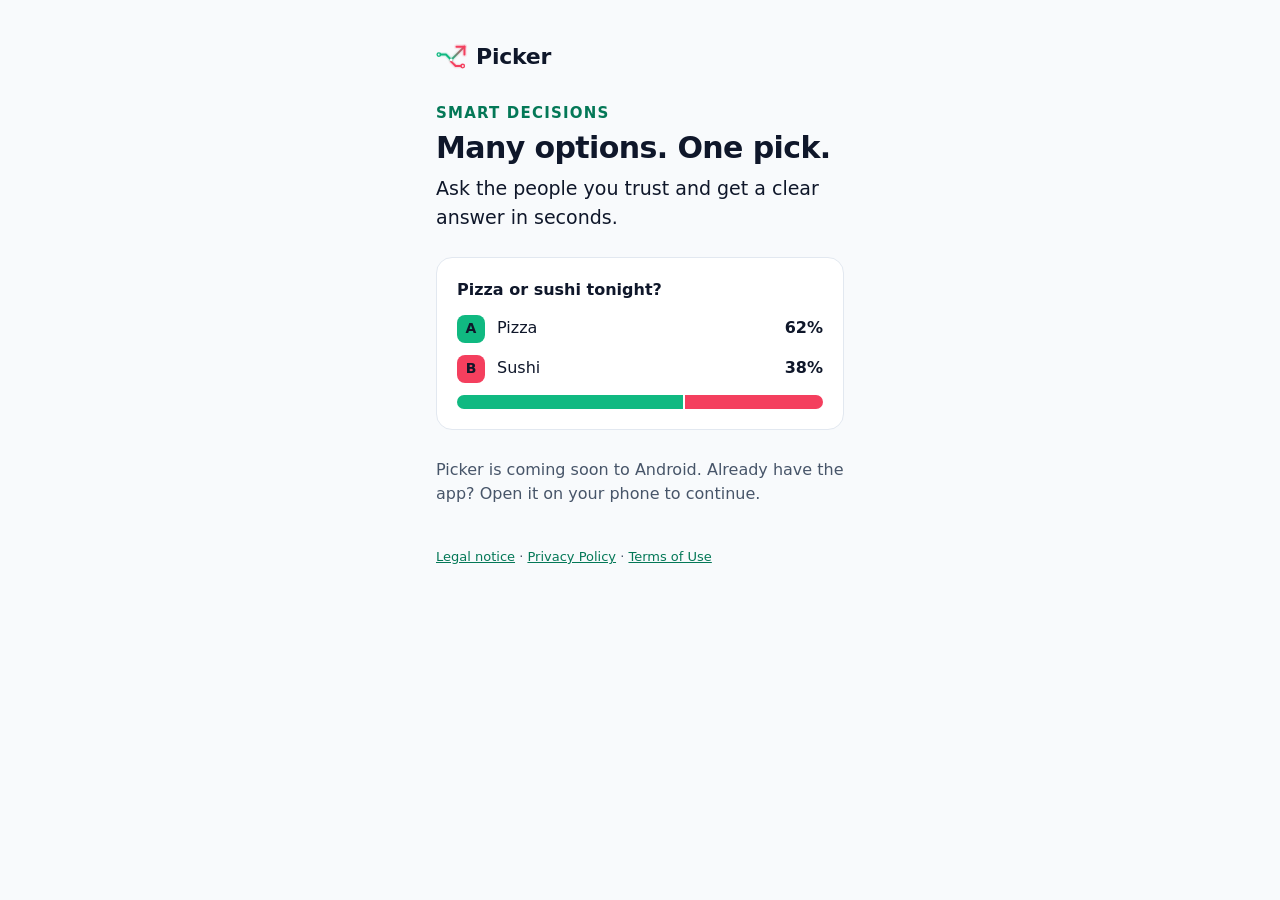
==== index.html @ fa7c8c84 "Own legal notice page (impressum/) instead of a jump into the privacy policy (from LuTekOps/Picker) " ====
<!doctype html>
<html lang="en">
<head>
  <meta charset="utf-8">
  <meta name="viewport" content="width=device-width, initial-scale=1">
  <meta name="referrer" content="no-referrer">
  <meta name="robots" content="noindex, nofollow">
  <meta http-equiv="Content-Security-Policy" content="default-src 'none'; script-src 'self'; style-src 'self'; font-src 'self'; img-src 'self'; base-uri 'none'">
  <meta name="theme-color" content="#0f172a">
  <title>Picker – Smart Decisions</title>
  <meta name="description" content="Many options. One pick. Ask the people you trust and get a clear answer in seconds.">
  <meta property="og:type" content="website">
  <meta property="og:site_name" content="Picker">
  <meta property="og:title" content="Picker – Smart Decisions">
  <meta property="og:description" content="Many options. One pick. Ask the people you trust and get a clear answer in seconds.">
  <meta property="og:image" content="https://picker.lutekops.ch/assets/og-image.png">
  <meta property="og:image:width" content="1200">
  <meta property="og:image:height" content="630">
  <meta name="twitter:card" content="summary_large_image">
  <link rel="icon" href="favicon.svg" type="image/svg+xml">
  <link rel="icon" href="favicon-32.png" type="image/png" sizes="32x32">
  <link rel="apple-touch-icon" href="apple-touch-icon.png">
  <link rel="stylesheet" href="assets/picker.css">
  <script src="assets/lang.js"></script>
</head>
<body>
<!-- Landing page, also Supabase's site_url (fallback redirect target). Its only script is assets/lang.js
     (page language), which never reads tokens in the URL fragment or sends anything anywhere. Play badge follows once the app is live. -->
<main class="hero">
  <div class="brand" aria-hidden="true">
    <svg class="mark" viewBox="0 0 68 68"><defs><linearGradient id="pk-s" gradientUnits="userSpaceOnUse" x1="34.5" y1="40.5" x2="64.5" y2="10.5"><stop offset="0" stop-color="#10B981"/><stop offset="1" stop-color="#F43F5E"/></linearGradient></defs><g class="glow"><path d="M10.5 28.5 L22.5 28.5 L34.5 40.5" stroke="#10B981" fill="none" stroke-width="12" stroke-opacity="0.07" stroke-linecap="round" stroke-linejoin="round"/><path d="M56.5 54.5 L44.5 54.5 L34.5 44.5 L34.5 40.5" stroke="#F43F5E" fill="none" stroke-width="12" stroke-opacity="0.07" stroke-linecap="round" stroke-linejoin="round"/><path d="M34.5 40.5 L64.5 10.5" stroke="url(#pk-s)" fill="none" stroke-width="12" stroke-opacity="0.07" stroke-linecap="round" stroke-linejoin="round"/><path d="M46.5 10.5 L64.5 10.5 L64.5 28.5" stroke="#F43F5E" fill="none" stroke-width="12" stroke-opacity="0.07" stroke-linecap="round" stroke-linejoin="round"/><path d="M10.5 28.5 L22.5 28.5 L34.5 40.5" stroke="#10B981" fill="none" stroke-width="8" stroke-opacity="0.12" stroke-linecap="round" stroke-linejoin="round"/><path d="M56.5 54.5 L44.5 54.5 L34.5 44.5 L34.5 40.5" stroke="#F43F5E" fill="none" stroke-width="8" stroke-opacity="0.12" stroke-linecap="round" stroke-linejoin="round"/><path d="M34.5 40.5 L64.5 10.5" stroke="url(#pk-s)" fill="none" stroke-width="8" stroke-opacity="0.12" stroke-linecap="round" stroke-linejoin="round"/><path d="M46.5 10.5 L64.5 10.5 L64.5 28.5" stroke="#F43F5E" fill="none" stroke-width="8" stroke-opacity="0.12" stroke-linecap="round" stroke-linejoin="round"/></g><g class="trace"><path d="M10.5 28.5 L22.5 28.5 L34.5 40.5" stroke="#10B981" fill="none" stroke-width="4.5" stroke-linecap="round" stroke-linejoin="round"/><path d="M56.5 54.5 L44.5 54.5 L34.5 44.5 L34.5 40.5" stroke="#F43F5E" fill="none" stroke-width="4.5" stroke-linecap="round" stroke-linejoin="round"/><path d="M34.5 40.5 L64.5 10.5" stroke="url(#pk-s)" fill="none" stroke-width="4.5" stroke-linecap="round" stroke-linejoin="round"/><path d="M46.5 10.5 L64.5 10.5 L64.5 28.5" stroke="#F43F5E" fill="none" stroke-width="4.5" stroke-linecap="round" stroke-linejoin="round"/><circle cx="6.5" cy="28.5" r="4" fill="none" stroke="#10B981" stroke-width="3"/><circle cx="60.5" cy="54.5" r="4" fill="none" stroke="#F43F5E" stroke-width="3"/><circle cx="34.5" cy="40.5" r="3.2" fill="#FFFFFF"/></g></svg>
    Picker
  </div>

  <p class="tagline">Smart Decisions</p>
  <h1>Many options. One pick.</h1>
  <p class="motto"><span class="i18n"><span lang="en">Ask the people you trust and get a clear answer in seconds.</span><span lang="de">Frag die Leute, denen du vertraust, und hab in Sekunden eine klare Antwort.</span><span lang="fr">Demande aux personnes en qui tu as confiance et obtiens une réponse claire en quelques secondes.</span><span lang="it">Chiedi alle persone di cui ti fidi e ottieni una risposta chiara in pochi secondi.</span><span lang="es">Pregunta a la gente en quien confías y obtén una respuesta clara en segundos.</span><span lang="pt">Pergunte às pessoas em quem você confia e tenha uma resposta clara em segundos.</span></span></p>
  <div class="card demo" aria-label="Pizza 62%, Sushi 38%">
    <p class="demo-question"><span class="i18n"><span lang="en">Pizza or sushi tonight?</span><span lang="de">Pizza oder Sushi heute Abend?</span><span lang="fr">Pizza ou sushi ce soir?</span><span lang="it">Pizza o sushi stasera?</span><span lang="es">¿Pizza o sushi esta noche?</span><span lang="pt">Pizza ou sushi hoje à noite?</span></span></p>
    <div class="option"><span class="badge badge-a">A</span><span class="option-label">Pizza</span><span class="pct">62%</span></div>
    <div class="option"><span class="badge badge-b">B</span><span class="option-label">Sushi</span><span class="pct">38%</span></div>
    <div class="tug" aria-hidden="true"><span class="tug-a"></span><span class="tug-b"></span></div>
  </div>
  <p><span class="i18n"><span lang="en">Picker is coming soon to Android. Already have the app? Open it on your phone to continue.</span><span lang="de">Picker gibt es bald für Android. Hast du die App schon? Öffne sie auf deinem Handy, um weiterzumachen.</span><span lang="fr">Picker arrive bientôt sur Android. Tu as déjà l'app? Ouvre-la sur ton téléphone pour continuer.</span><span lang="it">Picker arriva presto su Android. Hai già l'app? Aprila sul telefono per continuare.</span><span lang="es">Picker llega pronto a Android. ¿Ya tienes la app? Ábrela en tu móvil para continuar.</span><span lang="pt">O Picker chega em breve ao Android. Já tem o app? Abra no seu celular para continuar.</span></span></p>
  <p class="footer"><span class="i18n"><a lang="en" href="impressum/#en">Legal notice</a><a lang="de" href="impressum/#de">Impressum</a><a lang="fr" href="impressum/#fr">Mentions légales</a><a lang="it" href="impressum/#it">Note legali</a><a lang="es" href="impressum/#es">Aviso legal</a><a lang="pt" href="impressum/#pt">Informações legais</a></span> · <span class="i18n"><a lang="en" href="privacy/#en">Privacy Policy</a><a lang="de" href="privacy/#de">Datenschutzerklärung</a><a lang="fr" href="privacy/#fr">Politique de confidentialité</a><a lang="it" href="privacy/#it">Informativa sulla privacy</a><a lang="es" href="privacy/#es">Política de privacidad</a><a lang="pt" href="privacy/#pt">Política de privacidade</a></span> · <span class="i18n"><a lang="en" href="terms/#en">Terms of Use</a><a lang="de" href="terms/#de">Nutzungsbedingungen</a><a lang="fr" href="terms/#fr">Conditions d'utilisation</a><a lang="it" href="terms/#it">Condizioni d'uso</a><a lang="es" href="terms/#es">Condiciones de uso</a><a lang="pt" href="terms/#pt">Termos de uso</a></span></p>
</main>
</body>
</html>
---- assets/picker.css ----
/* Picker web pages ("Precision Pop"): same tokens as the app theme (ui/theme/Color.kt). Dark is the default. */
@font-face {
  font-family: "Plus Jakarta Sans";
  src: url("fonts/plus-jakarta-sans.woff2") format("woff2");
  font-weight: 500 800;
  font-display: swap;
}
@font-face {
  font-family: "Inter";
  src: url("fonts/inter.woff2") format("woff2");
  font-weight: 400 700;
  font-display: swap;
}

:root {
  /* Palette (Tailwind Slate + Emerald + Rose, like Palette in Color.kt) */
  --slate-50: #f8fafc;
  --slate-100: #f1f5f9;
  --slate-200: #e2e8f0;
  --slate-400: #94a3b8;
  --slate-500: #64748b;
  --slate-600: #475569;
  --slate-700: #334155;
  --slate-800: #1e293b;
  --slate-900: #0f172a;
  --mint-100: #d1fae5;
  --mint-500: #10b981;
  --mint-700: #047857;
  --mint-900: #064e3b;
  --coral-500: #f43f5e;
  --coral-700: #be123c;
  --red-100: #fee2e2;
  --red-400: #f87171;
  --red-600: #dc2626;
  --red-900: #7f1d1d;
  --white: #ffffff;

  /* Roles (dark scheme) */
  --bg: var(--slate-900);
  --surface: var(--slate-800);
  --text: var(--white);
  --text-muted: var(--slate-400);
  --outline: var(--slate-700);
  --primary: var(--mint-500);
  --on-primary: var(--slate-900);   /* "ink on neon" */
  --secondary: var(--coral-500);
  --on-secondary: var(--slate-900);
  --ink: var(--slate-900);
  --error: var(--red-400);
  --error-container: var(--red-900);
  --on-error-container: var(--red-100);
  --focus: var(--mint-500);
  color-scheme: dark;
}

@media (prefers-color-scheme: light) {
  :root {
    --bg: var(--slate-50);
    --surface: var(--white);
    --text: var(--slate-900);
    --text-muted: var(--slate-600);
    --outline: var(--slate-200);
    --primary: var(--mint-700);
    --on-primary: var(--white);
    --secondary: var(--coral-700);
    --on-secondary: var(--white);
    --error: var(--red-600);
    --error-container: var(--red-100);
    --on-error-container: var(--red-900);
    --focus: var(--mint-700);
    color-scheme: light;
  }
}

* { box-sizing: border-box; }

html, body { margin: 0; }

body {
  min-height: 100vh;
  min-height: 100dvh;
  background: var(--bg);
  color: var(--text);
  font: 16px/1.55 "Inter", system-ui, -apple-system, "Segoe UI", Roboto, sans-serif;
  -webkit-text-size-adjust: 100%;
}

main {
  max-width: 440px;
  margin: 0 auto;
  padding: 40px 16px 48px;
}

/* Wordmark: the mark plus "Picker" in Plus Jakarta Sans. */
.brand {
  display: flex;
  align-items: center;
  gap: 10px;
  font-family: "Plus Jakarta Sans", system-ui, sans-serif;
  font-weight: 800;
  font-size: 22px;
  letter-spacing: -0.01em;
  color: var(--text);
  text-decoration: none;
  margin-bottom: 28px;
}
.brand .mark { width: 30px; height: 30px; }

/* The Circuit mark: two traces (A mint, B coral) meet in one junction and leave as one arrow. */
.mark { display: block; overflow: visible; }
.mark .glow { opacity: 1; }
.mark-lg { width: 96px; height: 96px; margin: 8px 0 20px; }
.mark-lg .glow { animation: glow 2.4s ease-in-out infinite; }
.mark .check { opacity: 0; transform: scale(.4); transform-origin: 12px 56px; transition: opacity .2s, transform .2s cubic-bezier(.2, .9, .3, 1.2); }
.mark[data-state="done"] .check { opacity: 1; transform: none; }
.mark[data-state="invalid"] .trace, .mark[data-state="invalid"] .glow { filter: grayscale(1); opacity: .45; animation: none; }
@keyframes glow { 0%, 100% { opacity: .55; } 50% { opacity: 1; } }
@media (prefers-reduced-motion: reduce) {
  .mark-lg .glow { animation: none; }
  .mark .check { transition: none; }
}

h1 {
  font-family: "Plus Jakarta Sans", system-ui, sans-serif;
  font-weight: 800;
  font-size: 30px;
  line-height: 1.15;
  letter-spacing: -0.02em;
  margin: 0 0 8px;
}

p { margin: 0 0 16px; color: var(--text-muted); }
p strong { color: var(--text); }

.card {
  background: var(--surface);
  border: 1px solid var(--outline);
  border-radius: 16px;
  padding: 20px;
}

form { margin-top: 24px; display: grid; gap: 16px; }

.field label {
  display: block;
  font-weight: 600;
  font-size: 14px;
  margin: 0 0 6px 4px;
}
.input-wrap { position: relative; }
.field input {
  width: 100%;
  font: inherit;
  font-size: 17px;
  color: var(--text);
  background: var(--surface);
  border: 1px solid var(--outline);
  border-radius: 12px;
  padding: 15px 56px 15px 16px;
  outline: none;
}
.field input:focus { border-color: var(--primary); box-shadow: 0 0 0 3px color-mix(in srgb, var(--primary) 25%, transparent); }
.field.invalid input { border-color: var(--error); }
.field .hint { font-size: 13px; margin: 6px 0 0 16px; color: var(--text-muted); }
.field.invalid .hint { color: var(--error); }

.toggle {
  position: absolute;
  right: 6px;
  top: 50%;
  transform: translateY(-50%);
  width: 44px;
  height: 44px;
  border: 0;
  border-radius: 50%;
  background: transparent;
  color: var(--text-muted);
  cursor: pointer;
  display: grid;
  place-items: center;
}
.toggle:focus-visible { outline: 2px solid var(--focus); }
.toggle svg { width: 22px; height: 22px; }

.button {
  appearance: none;
  border: 0;
  width: 100%;
  min-height: 56px;
  border-radius: 12px;
  background: var(--primary);
  color: var(--on-primary);
  font-family: "Plus Jakarta Sans", system-ui, sans-serif;
  font-weight: 700;
  font-size: 17px;
  cursor: pointer;
  display: inline-flex;
  align-items: center;
  justify-content: center;
  gap: 10px;
  text-decoration: none;
  transition: transform .12s, filter .12s;
}
.button:hover { filter: brightness(1.08); }
.button:active { transform: scale(.97); }
.button:focus-visible { outline: 3px solid var(--focus); outline-offset: 2px; }
.button[disabled] { opacity: .7; cursor: progress; }
@media (prefers-reduced-motion: reduce) { .button { transition: none; } .button:active { transform: none; } }
.spinner {
  width: 18px; height: 18px; border-radius: 50%;
  border: 2.5px solid currentColor; border-right-color: transparent;
  animation: spin .8s linear infinite;
}
@keyframes spin { to { transform: rotate(360deg); } }

.alert {
  border-radius: 12px;
  padding: 12px 16px;
  background: var(--error-container);
  color: var(--on-error-container);
  font-size: 15px;
}

.steps {
  background: var(--surface);
  border: 1px solid var(--outline);
  border-radius: 16px;
  padding: 16px 20px 16px 40px;
  margin: 8px 0 0;
}
.steps li { margin: 4px 0; }

.note { font-size: 14px; color: var(--text-muted); }

/* Share link page (404.html + poll.js): vote in the browser. */
.field select {
  width: 100%;
  font: inherit;
  font-size: 17px;
  color: var(--text);
  background: var(--surface);
  border: 1px solid var(--outline);
  border-radius: 12px;
  padding: 14px 16px;
}
.field select:focus { outline: none; border-color: var(--primary); box-shadow: 0 0 0 3px color-mix(in srgb, var(--primary) 25%, transparent); }
.check-row { display: flex; gap: 12px; align-items: flex-start; font-size: 15px; line-height: 1.45; }
.check-row input { width: 20px; height: 20px; margin: 2px 0 0; flex: none; accent-color: var(--primary); }
.check-row a { color: var(--primary); }
.choices { display: grid; gap: 10px; }
.choice {
  display: flex; align-items: center; gap: 12px;
  background: var(--surface); border: 1px solid var(--outline); border-radius: 12px;
  padding: 14px 16px; cursor: pointer; font-size: 17px;
}
.choice:has(input:checked) { border-color: var(--primary); box-shadow: 0 0 0 1px var(--primary); }
.choice input { width: 20px; height: 20px; margin: 0; flex: none; accent-color: var(--primary); }
.choice span { min-width: 0; overflow-wrap: anywhere; }
.thumb { width: 56px; height: 56px; border-radius: 8px; object-fit: cover; flex: none; background: var(--outline); }
.results { display: grid; gap: 14px; margin-top: 8px; }
.result-line { display: flex; align-items: center; gap: 12px; margin-bottom: 6px; }
.result-label { flex: 1; min-width: 0; overflow-wrap: anywhere; }
.result.mine .result-label { font-weight: 700; }
.bar { height: 10px; border-radius: 999px; background: var(--outline); overflow: hidden; }
.bar > div { height: 100%; border-radius: 999px; background: var(--secondary); }
.result.mine .bar > div { background: var(--primary); }
.promo { margin-top: 32px; }
#poll-status { margin-top: 16px; }
#captcha:empty { display: none; }
.footer { margin-top: 40px; font-size: 13px; color: var(--text-muted); }
.footer a, .legal a { color: var(--primary); }

/* Landing page (index.html, 404.html) */
.hero { text-align: left; }
.tagline {
  font-family: "Plus Jakarta Sans", system-ui, sans-serif;
  font-weight: 700;
  font-size: 15px;
  letter-spacing: .08em;
  text-transform: uppercase;
  color: var(--primary);
  margin: 0 0 6px;
}
.motto { font-size: 19px; color: var(--text); margin: 0 0 24px; }

/* A/B example: option badges (never color alone) and a tug bar with tabular numbers. */
.demo { margin: 8px 0 28px; display: grid; gap: 12px; }
.demo-question { font-weight: 600; color: var(--text); margin: 0; }
.option { display: flex; align-items: center; gap: 12px; }
.badge {
  width: 28px; height: 28px; border-radius: 8px;
  display: grid; place-items: center;
  font-family: "Plus Jakarta Sans", system-ui, sans-serif; font-weight: 800; font-size: 14px;
  color: var(--ink);
}
.badge-a { background: var(--mint-500); }
.badge-b { background: var(--coral-500); }
.option-label { flex: 1; }
.pct { font-variant-numeric: tabular-nums; font-weight: 700; }
.tug { display: flex; height: 14px; border-radius: 999px; overflow: hidden; gap: 2px; }
.tug-a { background: var(--mint-500); flex: 62; }
.tug-b { background: var(--coral-500); flex: 38; }

/* Legal texts (privacy/, terms/): long reading pages, generated by scripts/generate_legal_web.py. */
main.legal { max-width: 720px; }
.legal .brand { margin-bottom: 12px; }
.lang-switch { margin-bottom: 24px; font-size: 15px; }
.legal article + article { margin-top: 56px; padding-top: 32px; border-top: 1px solid var(--outline); }
.legal h2 { font-family: "Plus Jakarta Sans", system-ui, sans-serif; font-weight: 700; font-size: 21px; color: var(--text); margin: 32px 0 8px; }
.legal h3 { font-size: 17px; margin: 20px 0 6px; }
.legal ul { margin: 0 0 16px; padding-left: 22px; color: var(--text-muted); }
.legal li { margin: 4px 0; }
.legal :target { scroll-margin-top: 16px; }
.lang-switch a[aria-current] { color: var(--text); font-weight: 700; text-decoration: none; }

/* Page language (assets/lang.js sets <html data-lang>). Static translations show English until then;
   the legal pages show every language without JavaScript and only the chosen one with it. */
.i18n > [lang] { display: none; }
html:not([data-lang]) .i18n > [lang="en"],
html[data-lang="en"] .i18n > [lang="en"], html[data-lang="de"] .i18n > [lang="de"],
html[data-lang="fr"] .i18n > [lang="fr"], html[data-lang="it"] .i18n > [lang="it"],
html[data-lang="es"] .i18n > [lang="es"], html[data-lang="pt"] .i18n > [lang="pt"] { display: inline; }
html[data-lang] .legal article { display: none; }
html[data-lang="en"] .legal article[lang="en"], html[data-lang="de"] .legal article[lang="de"],
html[data-lang="fr"] .legal article[lang="fr"], html[data-lang="it"] .legal article[lang="it"],
html[data-lang="es"] .legal article[lang="es"], html[data-lang="pt"] .legal article[lang="pt"] {
  display: block; margin-top: 0; padding-top: 0; border-top: 0;
}

[hidden] { display: none !important; }

/* Headings focused by script (screen readers announce the new view) need no focus ring. */
h1[tabindex="-1"]:focus { outline: none; }
.legal a.brand { color: var(--text); text-decoration: none; }
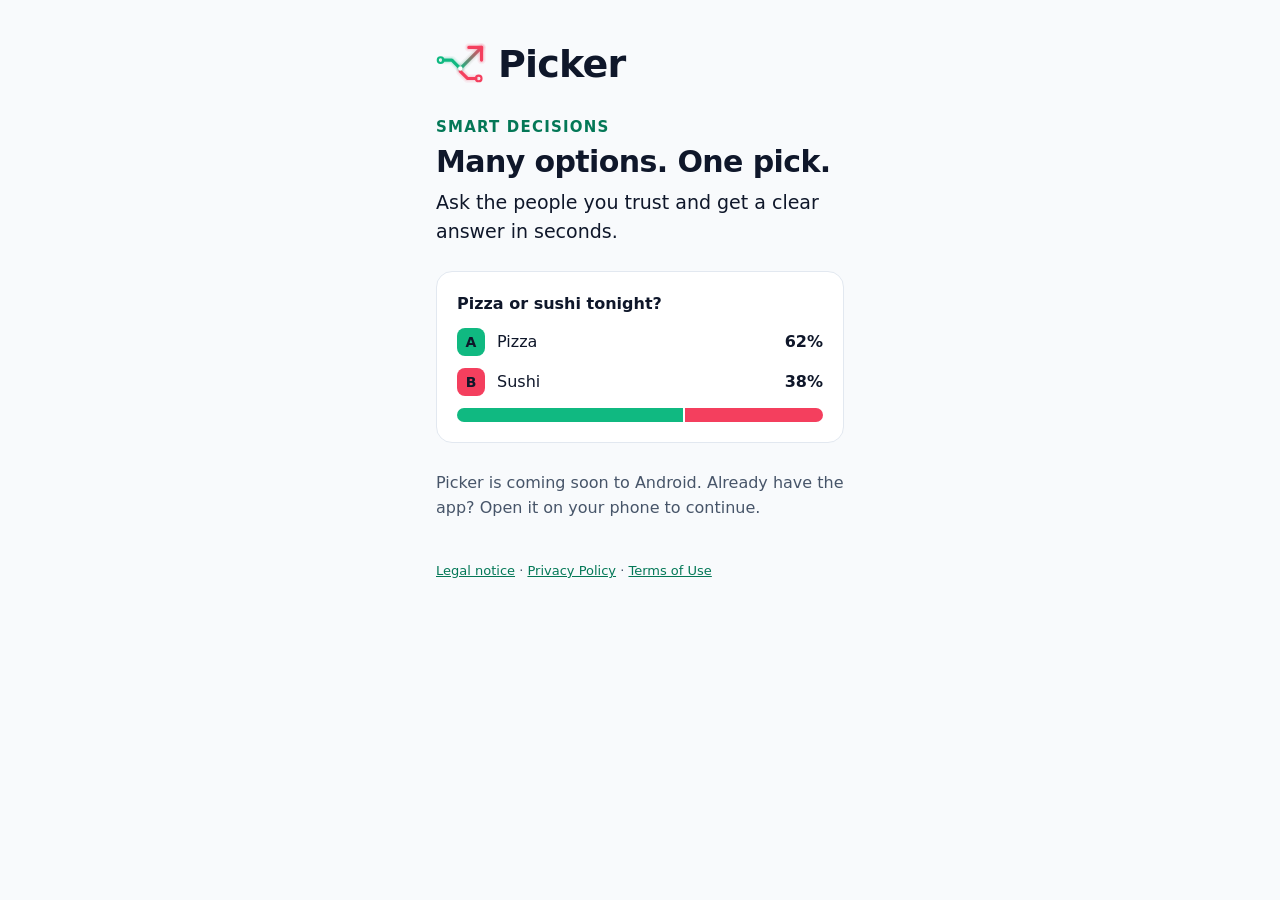
==== commit 2a13d52b: "Website: official Google Play badge and QR code Share link page (404.html): the green Play button be" ====
--- a/index.html
+++ b/index.html
@@ -25,7 +25,7 @@
 </head>
 <body>
 <!-- Landing page, also Supabase's site_url (fallback redirect target). Its only script is assets/lang.js
-     (page language), which never reads tokens in the URL fragment or sends anything anywhere. Play badge follows once the app is live. -->
+     (page language), which never reads tokens in the URL fragment or sends anything anywhere. -->
 <main class="hero">
   <div class="brand" aria-hidden="true">
     <svg class="mark" viewBox="0 0 68 68"><defs><linearGradient id="pk-s" gradientUnits="userSpaceOnUse" x1="34.5" y1="40.5" x2="64.5" y2="10.5"><stop offset="0" stop-color="#10B981"/><stop offset="1" stop-color="#F43F5E"/></linearGradient></defs><g class="glow"><path d="M10.5 28.5 L22.5 28.5 L34.5 40.5" stroke="#10B981" fill="none" stroke-width="12" stroke-opacity="0.07" stroke-linecap="round" stroke-linejoin="round"/><path d="M56.5 54.5 L44.5 54.5 L34.5 44.5 L34.5 40.5" stroke="#F43F5E" fill="none" stroke-width="12" stroke-opacity="0.07" stroke-linecap="round" stroke-linejoin="round"/><path d="M34.5 40.5 L64.5 10.5" stroke="url(#pk-s)" fill="none" stroke-width="12" stroke-opacity="0.07" stroke-linecap="round" stroke-linejoin="round"/><path d="M46.5 10.5 L64.5 10.5 L64.5 28.5" stroke="#F43F5E" fill="none" stroke-width="12" stroke-opacity="0.07" stroke-linecap="round" stroke-linejoin="round"/><path d="M10.5 28.5 L22.5 28.5 L34.5 40.5" stroke="#10B981" fill="none" stroke-width="8" stroke-opacity="0.12" stroke-linecap="round" stroke-linejoin="round"/><path d="M56.5 54.5 L44.5 54.5 L34.5 44.5 L34.5 40.5" stroke="#F43F5E" fill="none" stroke-width="8" stroke-opacity="0.12" stroke-linecap="round" stroke-linejoin="round"/><path d="M34.5 40.5 L64.5 10.5" stroke="url(#pk-s)" fill="none" stroke-width="8" stroke-opacity="0.12" stroke-linecap="round" stroke-linejoin="round"/><path d="M46.5 10.5 L64.5 10.5 L64.5 28.5" stroke="#F43F5E" fill="none" stroke-width="8" stroke-opacity="0.12" stroke-linecap="round" stroke-linejoin="round"/></g><g class="trace"><path d="M10.5 28.5 L22.5 28.5 L34.5 40.5" stroke="#10B981" fill="none" stroke-width="4.5" stroke-linecap="round" stroke-linejoin="round"/><path d="M56.5 54.5 L44.5 54.5 L34.5 44.5 L34.5 40.5" stroke="#F43F5E" fill="none" stroke-width="4.5" stroke-linecap="round" stroke-linejoin="round"/><path d="M34.5 40.5 L64.5 10.5" stroke="url(#pk-s)" fill="none" stroke-width="4.5" stroke-linecap="round" stroke-linejoin="round"/><path d="M46.5 10.5 L64.5 10.5 L64.5 28.5" stroke="#F43F5E" fill="none" stroke-width="4.5" stroke-linecap="round" stroke-linejoin="round"/><circle cx="6.5" cy="28.5" r="4" fill="none" stroke="#10B981" stroke-width="3"/><circle cx="60.5" cy="54.5" r="4" fill="none" stroke="#F43F5E" stroke-width="3"/><circle cx="34.5" cy="40.5" r="3.2" fill="#FFFFFF"/></g></svg>
@@ -42,6 +42,20 @@
     <div class="tug" aria-hidden="true"><span class="tug-a"></span><span class="tug-b"></span></div>
   </div>
   <p><span class="i18n"><span lang="en">Picker is coming soon to Android. Already have the app? Open it on your phone to continue.</span><span lang="de">Picker gibt es bald für Android. Hast du die App schon? Öffne sie auf deinem Handy, um weiterzumachen.</span><span lang="fr">Picker arrive bientôt sur Android. Tu as déjà l'app? Ouvre-la sur ton téléphone pour continuer.</span><span lang="it">Picker arriva presto su Android. Hai già l'app? Aprila sul telefono per continuare.</span><span lang="es">Picker llega pronto a Android. ¿Ya tienes la app? Ábrela en tu móvil para continuar.</span><span lang="pt">O Picker chega em breve ao Android. Já tem o app? Abra no seu celular para continuar.</span></span></p>
+  <!-- LAUNCH SWITCH: the app is still in closed testing, so the store link only works for testers. On launch
+       remove "hidden" here and delete the "coming soon" paragraph above. Badge: assets/badges (Google's badge
+       generator, never altered). QR: assets/qr-play.svg, static, from scripts/generate_qr_web.py in the app repo
+       (Play link with referrer utm_source=website); shown only where a phone camera can reach it. -->
+  <section class="get-app" hidden>
+    <div class="get-app-row">
+      <div>
+        <p class="get-app-title"><span class="i18n"><span lang="en">Get Picker free for Android</span><span lang="de">Picker gratis für Android</span><span lang="fr">Picker gratuit sur Android</span><span lang="it">Picker gratis per Android</span><span lang="es">Picker gratis para Android</span><span lang="pt">Picker grátis para Android</span></span></p>
+        <a class="play-badge" href="https://play.google.com/store/apps/details?id=ch.lutekops.picker&amp;referrer=utm_source%3Dwebsite"><span class="i18n"><img lang="en" src="assets/badges/google-play-en.png" width="646" height="250" alt="Get it on Google Play"><img lang="de" src="assets/badges/google-play-de.png" width="646" height="250" alt="Jetzt bei Google Play" loading="lazy"><img lang="fr" src="assets/badges/google-play-fr.png" width="646" height="250" alt="Disponible sur Google Play" loading="lazy"><img lang="it" src="assets/badges/google-play-it.png" width="646" height="250" alt="Disponibile su Google Play" loading="lazy"><img lang="es" src="assets/badges/google-play-es.png" width="646" height="250" alt="Disponible en Google Play" loading="lazy"><img lang="pt" src="assets/badges/google-play-pt.png" width="646" height="250" alt="Disponível no Google Play" loading="lazy"></span></a>
+      </div>
+      <figure class="qr"><img src="assets/qr-play.svg" width="148" height="148" alt="QR code: Picker on Google Play" loading="lazy"><figcaption><span class="i18n"><span lang="en">Scan with your phone to get Picker.</span><span lang="de">Mit dem Handy scannen und Picker holen.</span><span lang="fr">Scanne avec ton téléphone pour obtenir Picker.</span><span lang="it">Scansiona con il telefono per scaricare Picker.</span><span lang="es">Escanea con tu móvil para descargar Picker.</span><span lang="pt">Escaneie com o celular para baixar o Picker.</span></span></figcaption></figure>
+    </div>
+    <p class="trademark"><span class="i18n"><span lang="en">Google Play and the Google Play logo are trademarks of Google LLC.</span><span lang="de">Google Play und das Google Play-Logo sind Marken von Google LLC.</span><span lang="fr">Google Play et le logo Google Play sont des marques de Google LLC.</span><span lang="it">Google Play e il logo Google Play sono marchi di Google LLC.</span><span lang="es">Google Play y el logotipo de Google Play son marcas de Google LLC.</span><span lang="pt">Google Play e o logotipo do Google Play são marcas da Google LLC.</span></span></p>
+  </section>
   <p class="footer"><span class="i18n"><a lang="en" href="impressum/#en">Legal notice</a><a lang="de" href="impressum/#de">Impressum</a><a lang="fr" href="impressum/#fr">Mentions légales</a><a lang="it" href="impressum/#it">Note legali</a><a lang="es" href="impressum/#es">Aviso legal</a><a lang="pt" href="impressum/#pt">Informações legais</a></span> · <span class="i18n"><a lang="en" href="privacy/#en">Privacy Policy</a><a lang="de" href="privacy/#de">Datenschutzerklärung</a><a lang="fr" href="privacy/#fr">Politique de confidentialité</a><a lang="it" href="privacy/#it">Informativa sulla privacy</a><a lang="es" href="privacy/#es">Política de privacidad</a><a lang="pt" href="privacy/#pt">Política de privacidade</a></span> · <span class="i18n"><a lang="en" href="terms/#en">Terms of Use</a><a lang="de" href="terms/#de">Nutzungsbedingungen</a><a lang="fr" href="terms/#fr">Conditions d'utilisation</a><a lang="it" href="terms/#it">Condizioni d'uso</a><a lang="es" href="terms/#es">Condiciones de uso</a><a lang="pt" href="terms/#pt">Termos de uso</a></span></p>
 </main>
 </body>
--- a/assets/picker.css
+++ b/assets/picker.css
@@ -95,16 +95,17 @@
 .brand {
   display: flex;
   align-items: center;
-  gap: 10px;
+  gap: 14px;
   font-family: "Plus Jakarta Sans", system-ui, sans-serif;
   font-weight: 800;
-  font-size: 22px;
-  letter-spacing: -0.01em;
+  font-size: 38px;
+  line-height: 1;
+  letter-spacing: -0.02em;
   color: var(--text);
   text-decoration: none;
   margin-bottom: 28px;
 }
-.brand .mark { width: 30px; height: 30px; }
+.brand .mark { width: 48px; height: 48px; }
 
 /* The Circuit mark: two traces (A mint, B coral) meet in one junction and leave as one arrow. */
 .mark { display: block; overflow: visible; }
@@ -270,6 +271,20 @@
 .footer { margin-top: 40px; font-size: 13px; color: var(--text-muted); }
 .footer a, .legal a { color: var(--primary); }
 
+/* Get the app (index.html, 404.html): Google's official badge as is (its clear space is part of the image),
+   plus a QR code only where a phone camera can reach it: a wide screen used with a mouse. */
+.get-app { margin-top: 32px; }
+.get-app-row { display: flex; align-items: center; justify-content: space-between; gap: 24px; margin-bottom: 12px; }
+.get-app-title { font-family: "Plus Jakarta Sans", system-ui, sans-serif; font-weight: 700; font-size: 19px; color: var(--text); margin: 0 0 4px; }
+.play-badge { display: inline-block; line-height: 0; border-radius: 10px; }
+.play-badge img { width: 200px; height: auto; }
+.play-badge:focus-visible { outline: 3px solid var(--focus); outline-offset: 2px; }
+.qr { display: none; flex: none; width: 148px; margin: 0; text-align: center; }
+.qr svg, .qr img { display: block; width: 148px; height: 148px; border-radius: 10px; }
+.qr figcaption { margin-top: 8px; font-size: 13px; line-height: 1.35; color: var(--text-muted); }
+@media (min-width: 720px) and (hover: hover) and (pointer: fine) { .qr { display: block; } }
+.trademark { font-size: 12px; color: var(--text-muted); margin: 8px 0 0; }
+
 /* Landing page (index.html, 404.html) */
 .hero { text-align: left; }
 .tagline {
@@ -332,3 +347,62 @@
 /* Headings focused by script (screen readers announce the new view) need no focus ring. */
 h1[tabindex="-1"]:focus { outline: none; }
 .legal a.brand { color: var(--text); text-decoration: none; }
+
+/* Tester sign-up (testen/): a full-width page with top bar, hero, steps, two info cards and the form. */
+body.tp main { max-width: none; margin: 0; padding: 0; }
+.tp-wrap { max-width: 1080px; margin: 0 auto; padding: 0 24px; }
+.tp-nav { position: sticky; top: 0; z-index: 10; background: color-mix(in srgb, var(--bg) 88%, transparent); backdrop-filter: blur(8px); border-bottom: 1px solid var(--outline); }
+.tp-nav-row { display: flex; align-items: center; justify-content: space-between; min-height: 68px; }
+.tp-nav .brand { margin: 0; font-size: 26px; gap: 10px; }
+.tp-nav .brand .mark { width: 34px; height: 34px; }
+.tp-nav-cta { color: var(--primary); font-family: "Plus Jakarta Sans", system-ui, sans-serif; font-weight: 700; text-decoration: none; padding: 8px 14px; border: 2px solid var(--primary); border-radius: 10px; }
+.tp-hero { min-height: calc(100vh - 69px); min-height: calc(100dvh - 69px); display: grid; align-items: center; padding: 48px 0;
+  background: radial-gradient(ellipse 45% 40% at 80% 35%, color-mix(in srgb, var(--mint-500) 14%, transparent), transparent 70%),
+              radial-gradient(ellipse 40% 35% at 70% 65%, color-mix(in srgb, var(--coral-500) 10%, transparent), transparent 70%); }
+.tp-hero-grid { display: grid; grid-template-columns: 1.4fr 1fr; gap: 48px; align-items: center; }
+.tp-hero h1 { font-size: clamp(38px, 6vw, 64px); margin-bottom: 16px; text-wrap: balance; }
+.tp-hero .motto { font-size: clamp(18px, 2vw, 21px); max-width: 34em; }
+.tp-actions { display: flex; flex-wrap: wrap; gap: 12px; margin: 8px 0 16px; }
+.tp-actions .button { width: auto; padding: 0 28px; }
+.button-secondary { background: transparent; color: var(--primary); border: 2px solid var(--primary); }
+.tp-facts { display: grid; gap: 14px; }
+.tp-fact { background: var(--surface); border: 1px solid var(--outline); border-radius: 16px; padding: 18px 22px; display: flex; align-items: baseline; gap: 14px; }
+.tp-fact b { font-family: "Plus Jakarta Sans", system-ui, sans-serif; font-weight: 800; font-size: 40px; line-height: 1; color: var(--primary); font-variant-numeric: tabular-nums; min-width: 1.6em; }
+.tp-fact:nth-child(2) b { color: var(--secondary); }
+.tp-fact span { color: var(--text); font-weight: 600; }
+.tp-section { padding: 72px 0; }
+.tp-alt { background: color-mix(in srgb, var(--surface) 55%, var(--bg)); border-block: 1px solid var(--outline); }
+.tp-section h2 { font-family: "Plus Jakarta Sans", system-ui, sans-serif; font-weight: 800; font-size: clamp(28px, 4vw, 38px); letter-spacing: -0.02em; margin: 0 0 32px; }
+.tp-section h3 { font-family: "Plus Jakarta Sans", system-ui, sans-serif; font-weight: 700; font-size: 19px; margin: 0 0 8px; }
+.tp-steps { list-style: none; counter-reset: step; margin: 0; padding: 0; display: grid; grid-template-columns: repeat(5, 1fr); gap: 28px 24px; }
+@media (max-width: 960px) { .tp-steps { grid-template-columns: repeat(auto-fit, minmax(200px, 1fr)); } }
+.tp-steps li { counter-increment: step; display: grid; align-content: start; gap: 6px; color: var(--text-muted); }
+.tp-steps li::before { content: counter(step); width: 40px; height: 40px; border-radius: 50%; display: grid; place-items: center; margin-bottom: 8px;
+  font-family: "Plus Jakarta Sans", system-ui, sans-serif; font-weight: 800; font-size: 17px; background: var(--mint-500); color: var(--ink); }
+.tp-steps li:last-child::before { background: var(--coral-500); }
+.tp-steps strong { color: var(--text); font-size: 17px; }
+.tp-link { color: var(--primary); font-weight: 600; text-decoration: none; margin-top: 4px; }
+.tp-link:hover { text-decoration: underline; }
+.tp-lead { max-width: 760px; margin: 0 0 28px; font-size: 1.1rem; color: var(--text); }
+.tp-cards { display: grid; grid-template-columns: repeat(auto-fit, minmax(300px, 1fr)); gap: 24px; }
+.tp-cards .card p:last-child { margin-bottom: 0; }
+.tp-cards ul { margin: 0 0 14px; padding-left: 20px; color: var(--text); }
+.tp-cards li { margin: 6px 0; }
+.tp-form-wrap { max-width: 600px; }
+.tp-form-wrap form { margin-top: 0; }
+.tp .field input { padding-right: 16px; }
+.field .optional { font-weight: 400; color: var(--text-muted); }
+.done { border-color: var(--primary); }
+.done h2 { margin: 0 0 8px; font-size: 26px; }
+.done h2:focus { outline: none; }
+.tp-footer { padding: 28px 0 40px; border-top: 1px solid var(--outline); font-size: 14px; color: var(--text-muted); }
+.tp-footer a { color: var(--primary); }
+#anmelden, #ablauf { scroll-margin-top: 72px; }
+@media (max-width: 760px) {
+  .tp-hero-grid { grid-template-columns: 1fr; gap: 32px; }
+  .tp-hero { min-height: 0; padding: 40px 0 56px; }
+  .tp-wrap { padding: 0 16px; }
+  .tp-section { padding: 52px 0; }
+  .tp-cards { grid-template-columns: 1fr; }
+}
+@media (prefers-reduced-motion: no-preference) { html { scroll-behavior: smooth; } }
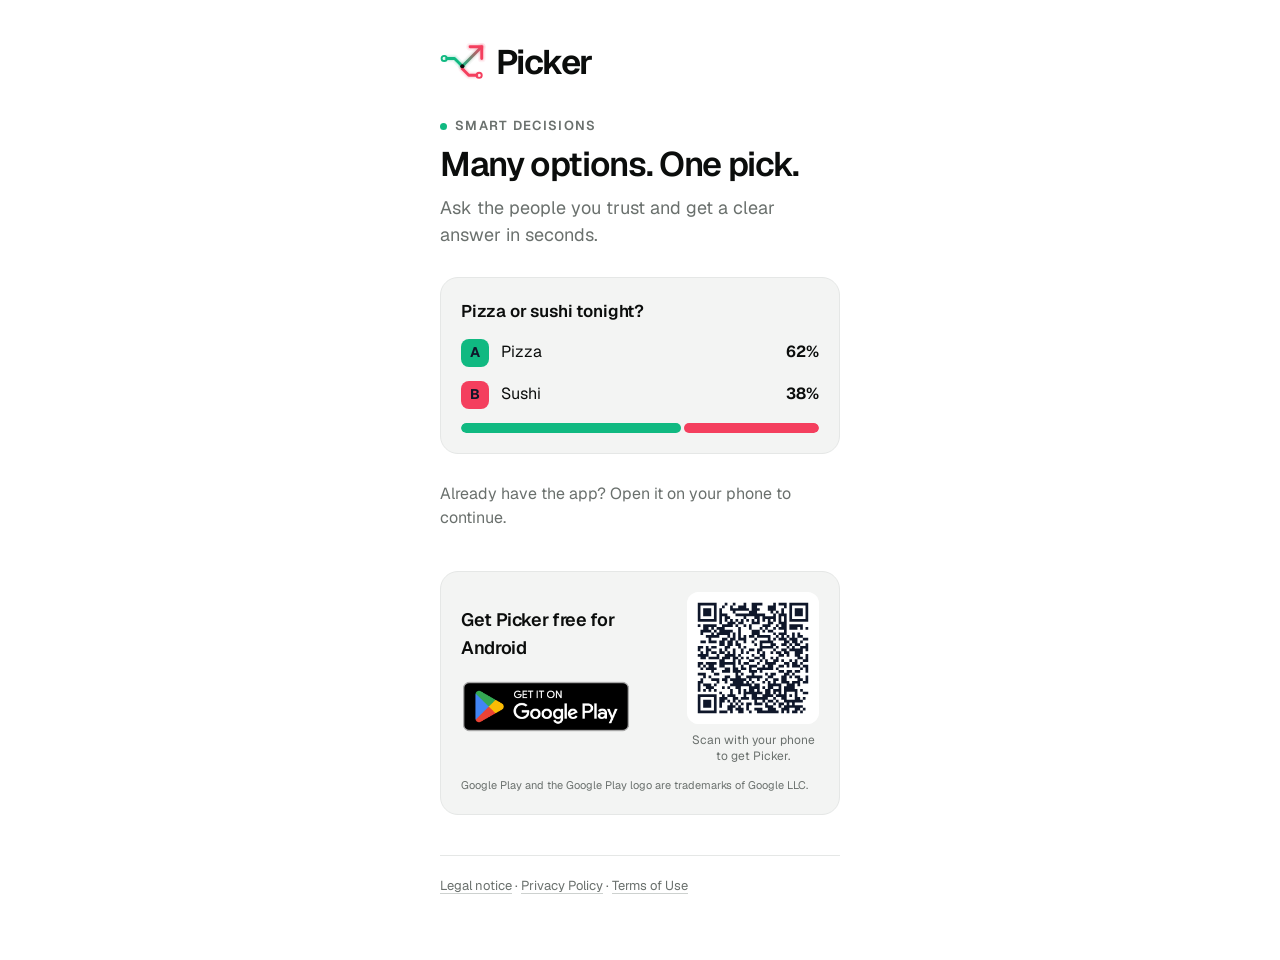
==== commit 4fd3aff1: "Website in the Clear Pick look, Google Play badge on every page Copied from web/ of LuTekOps/Picker-" ====
--- a/index.html
+++ b/index.html
@@ -6,7 +6,7 @@
   <meta name="referrer" content="no-referrer">
   <meta name="robots" content="noindex, nofollow">
   <meta http-equiv="Content-Security-Policy" content="default-src 'none'; script-src 'self'; style-src 'self'; font-src 'self'; img-src 'self'; base-uri 'none'">
-  <meta name="theme-color" content="#0f172a">
+  <meta name="theme-color" content="#000000">
   <title>Picker – Smart Decisions</title>
   <meta name="description" content="Many options. One pick. Ask the people you trust and get a clear answer in seconds.">
   <meta property="og:type" content="website">
@@ -28,7 +28,7 @@
      (page language), which never reads tokens in the URL fragment or sends anything anywhere. -->
 <main class="hero">
   <div class="brand" aria-hidden="true">
-    <svg class="mark" viewBox="0 0 68 68"><defs><linearGradient id="pk-s" gradientUnits="userSpaceOnUse" x1="34.5" y1="40.5" x2="64.5" y2="10.5"><stop offset="0" stop-color="#10B981"/><stop offset="1" stop-color="#F43F5E"/></linearGradient></defs><g class="glow"><path d="M10.5 28.5 L22.5 28.5 L34.5 40.5" stroke="#10B981" fill="none" stroke-width="12" stroke-opacity="0.07" stroke-linecap="round" stroke-linejoin="round"/><path d="M56.5 54.5 L44.5 54.5 L34.5 44.5 L34.5 40.5" stroke="#F43F5E" fill="none" stroke-width="12" stroke-opacity="0.07" stroke-linecap="round" stroke-linejoin="round"/><path d="M34.5 40.5 L64.5 10.5" stroke="url(#pk-s)" fill="none" stroke-width="12" stroke-opacity="0.07" stroke-linecap="round" stroke-linejoin="round"/><path d="M46.5 10.5 L64.5 10.5 L64.5 28.5" stroke="#F43F5E" fill="none" stroke-width="12" stroke-opacity="0.07" stroke-linecap="round" stroke-linejoin="round"/><path d="M10.5 28.5 L22.5 28.5 L34.5 40.5" stroke="#10B981" fill="none" stroke-width="8" stroke-opacity="0.12" stroke-linecap="round" stroke-linejoin="round"/><path d="M56.5 54.5 L44.5 54.5 L34.5 44.5 L34.5 40.5" stroke="#F43F5E" fill="none" stroke-width="8" stroke-opacity="0.12" stroke-linecap="round" stroke-linejoin="round"/><path d="M34.5 40.5 L64.5 10.5" stroke="url(#pk-s)" fill="none" stroke-width="8" stroke-opacity="0.12" stroke-linecap="round" stroke-linejoin="round"/><path d="M46.5 10.5 L64.5 10.5 L64.5 28.5" stroke="#F43F5E" fill="none" stroke-width="8" stroke-opacity="0.12" stroke-linecap="round" stroke-linejoin="round"/></g><g class="trace"><path d="M10.5 28.5 L22.5 28.5 L34.5 40.5" stroke="#10B981" fill="none" stroke-width="4.5" stroke-linecap="round" stroke-linejoin="round"/><path d="M56.5 54.5 L44.5 54.5 L34.5 44.5 L34.5 40.5" stroke="#F43F5E" fill="none" stroke-width="4.5" stroke-linecap="round" stroke-linejoin="round"/><path d="M34.5 40.5 L64.5 10.5" stroke="url(#pk-s)" fill="none" stroke-width="4.5" stroke-linecap="round" stroke-linejoin="round"/><path d="M46.5 10.5 L64.5 10.5 L64.5 28.5" stroke="#F43F5E" fill="none" stroke-width="4.5" stroke-linecap="round" stroke-linejoin="round"/><circle cx="6.5" cy="28.5" r="4" fill="none" stroke="#10B981" stroke-width="3"/><circle cx="60.5" cy="54.5" r="4" fill="none" stroke="#F43F5E" stroke-width="3"/><circle cx="34.5" cy="40.5" r="3.2" fill="#FFFFFF"/></g></svg>
+    <svg class="mark" viewBox="0 0 68 68"><defs><linearGradient id="pk-s" gradientUnits="userSpaceOnUse" x1="34.5" y1="40.5" x2="64.5" y2="10.5"><stop offset="0" stop-color="#10B981"/><stop offset="1" stop-color="#F43F5E"/></linearGradient></defs><g class="glow"><path d="M10.5 28.5 L22.5 28.5 L34.5 40.5" stroke="#10B981" fill="none" stroke-width="12" stroke-opacity="0.07" stroke-linecap="round" stroke-linejoin="round"/><path d="M56.5 54.5 L44.5 54.5 L34.5 44.5 L34.5 40.5" stroke="#F43F5E" fill="none" stroke-width="12" stroke-opacity="0.07" stroke-linecap="round" stroke-linejoin="round"/><path d="M34.5 40.5 L64.5 10.5" stroke="url(#pk-s)" fill="none" stroke-width="12" stroke-opacity="0.07" stroke-linecap="round" stroke-linejoin="round"/><path d="M46.5 10.5 L64.5 10.5 L64.5 28.5" stroke="#F43F5E" fill="none" stroke-width="12" stroke-opacity="0.07" stroke-linecap="round" stroke-linejoin="round"/><path d="M10.5 28.5 L22.5 28.5 L34.5 40.5" stroke="#10B981" fill="none" stroke-width="8" stroke-opacity="0.12" stroke-linecap="round" stroke-linejoin="round"/><path d="M56.5 54.5 L44.5 54.5 L34.5 44.5 L34.5 40.5" stroke="#F43F5E" fill="none" stroke-width="8" stroke-opacity="0.12" stroke-linecap="round" stroke-linejoin="round"/><path d="M34.5 40.5 L64.5 10.5" stroke="url(#pk-s)" fill="none" stroke-width="8" stroke-opacity="0.12" stroke-linecap="round" stroke-linejoin="round"/><path d="M46.5 10.5 L64.5 10.5 L64.5 28.5" stroke="#F43F5E" fill="none" stroke-width="8" stroke-opacity="0.12" stroke-linecap="round" stroke-linejoin="round"/></g><g class="trace"><path d="M10.5 28.5 L22.5 28.5 L34.5 40.5" stroke="#10B981" fill="none" stroke-width="4.5" stroke-linecap="round" stroke-linejoin="round"/><path d="M56.5 54.5 L44.5 54.5 L34.5 44.5 L34.5 40.5" stroke="#F43F5E" fill="none" stroke-width="4.5" stroke-linecap="round" stroke-linejoin="round"/><path d="M34.5 40.5 L64.5 10.5" stroke="url(#pk-s)" fill="none" stroke-width="4.5" stroke-linecap="round" stroke-linejoin="round"/><path d="M46.5 10.5 L64.5 10.5 L64.5 28.5" stroke="#F43F5E" fill="none" stroke-width="4.5" stroke-linecap="round" stroke-linejoin="round"/><circle cx="6.5" cy="28.5" r="4" fill="none" stroke="#10B981" stroke-width="3"/><circle cx="60.5" cy="54.5" r="4" fill="none" stroke="#F43F5E" stroke-width="3"/><circle cx="34.5" cy="40.5" r="3.2" fill="currentColor"/></g></svg>
     Picker
   </div>
 
@@ -41,12 +41,12 @@
     <div class="option"><span class="badge badge-b">B</span><span class="option-label">Sushi</span><span class="pct">38%</span></div>
     <div class="tug" aria-hidden="true"><span class="tug-a"></span><span class="tug-b"></span></div>
   </div>
-  <p><span class="i18n"><span lang="en">Picker is coming soon to Android. Already have the app? Open it on your phone to continue.</span><span lang="de">Picker gibt es bald für Android. Hast du die App schon? Öffne sie auf deinem Handy, um weiterzumachen.</span><span lang="fr">Picker arrive bientôt sur Android. Tu as déjà l'app? Ouvre-la sur ton téléphone pour continuer.</span><span lang="it">Picker arriva presto su Android. Hai già l'app? Aprila sul telefono per continuare.</span><span lang="es">Picker llega pronto a Android. ¿Ya tienes la app? Ábrela en tu móvil para continuar.</span><span lang="pt">O Picker chega em breve ao Android. Já tem o app? Abra no seu celular para continuar.</span></span></p>
-  <!-- LAUNCH SWITCH: the app is still in closed testing, so the store link only works for testers. On launch
-       remove "hidden" here and delete the "coming soon" paragraph above. Badge: assets/badges (Google's badge
-       generator, never altered). QR: assets/qr-play.svg, static, from scripts/generate_qr_web.py in the app repo
-       (Play link with referrer utm_source=website); shown only where a phone camera can reach it. -->
-  <section class="get-app" hidden>
+  <p><span class="i18n"><span lang="en">Already have the app? Open it on your phone to continue.</span><span lang="de">Hast du die App schon? Öffne sie auf deinem Handy, um weiterzumachen.</span><span lang="fr">Tu as déjà l'app? Ouvre-la sur ton téléphone pour continuer.</span><span lang="it">Hai già l'app? Aprila sul telefono per continuare.</span><span lang="es">¿Ya tienes la app? Ábrela en tu móvil para continuar.</span><span lang="pt">Já tem o app? Abra no seu celular para continuar.</span></span></p>
+  <!-- Get the app. Badge: assets/badges (Google's badge generator, never altered). QR: assets/qr-play.svg,
+       static, from scripts/generate_qr_web.py in the app repo (Play link with referrer utm_source=website);
+       shown only where a phone camera can reach it. The same block is on every page (generate_legal_web.py
+       writes it into the legal pages). -->
+  <section class="get-app" id="app">
     <div class="get-app-row">
       <div>
         <p class="get-app-title"><span class="i18n"><span lang="en">Get Picker free for Android</span><span lang="de">Picker gratis für Android</span><span lang="fr">Picker gratuit sur Android</span><span lang="it">Picker gratis per Android</span><span lang="es">Picker gratis para Android</span><span lang="pt">Picker grátis para Android</span></span></p>
--- a/assets/picker.css
+++ b/assets/picker.css
@@ -1,73 +1,81 @@
-/* Picker web pages ("Precision Pop"): same tokens as the app theme (ui/theme/Color.kt). Dark is the default. */
+/* Picker web pages ("Clear Pick"): same tokens as the app theme (ui/theme/Color.kt). The chrome is black and
+   white (true black, pure white, hairlines); Mint and Coral appear only where they carry data (option A and B).
+   Actions are ink: black on light, white on dark. Dark is the default. */
 @font-face {
-  font-family: "Plus Jakarta Sans";
-  src: url("fonts/plus-jakarta-sans.woff2") format("woff2");
-  font-weight: 500 800;
+  font-family: "Geist";
+  src: url("fonts/geist.ttf") format("truetype");
+  font-weight: 100 900;
   font-display: swap;
 }
-@font-face {
-  font-family: "Inter";
-  src: url("fonts/inter.woff2") format("woff2");
-  font-weight: 400 700;
-  font-display: swap;
-}
 
 :root {
-  /* Palette (Tailwind Slate + Emerald + Rose, like Palette in Color.kt) */
-  --slate-50: #f8fafc;
-  --slate-100: #f1f5f9;
-  --slate-200: #e2e8f0;
-  --slate-400: #94a3b8;
-  --slate-500: #64748b;
-  --slate-600: #475569;
-  --slate-700: #334155;
-  --slate-800: #1e293b;
+  /* Palette (like Palette in Color.kt) */
+  --white: #ffffff;
+  --black: #000000;
+  --snow: #f3f5f4;
+  --mist-50: #f3f4f3;
+  --mist-100: #e9ebea;
+  --mist-200: #e5e7e6;
+  --mist-300: #cdd1cf;
+  --graphite: #6a706d;
+  --fog: #8c928f;
+  --moss-700: #3a3f3c;
+  --moss-800: #232725;
+  --moss-850: #1c1f1d;
+  --moss-900: #101211;
+  --ink-900: #0b0d0c;
   --slate-900: #0f172a;
-  --mint-100: #d1fae5;
+  --mint-400: #34d399;
   --mint-500: #10b981;
   --mint-700: #047857;
-  --mint-900: #064e3b;
+  --coral-400: #fb7185;
   --coral-500: #f43f5e;
   --coral-700: #be123c;
   --red-100: #fee2e2;
   --red-400: #f87171;
   --red-600: #dc2626;
   --red-900: #7f1d1d;
-  --white: #ffffff;
 
   /* Roles (dark scheme) */
-  --bg: var(--slate-900);
-  --surface: var(--slate-800);
-  --text: var(--white);
-  --text-muted: var(--slate-400);
-  --outline: var(--slate-700);
-  --primary: var(--mint-500);
-  --on-primary: var(--slate-900);   /* "ink on neon" */
-  --secondary: var(--coral-500);
-  --on-secondary: var(--slate-900);
+  --bg: var(--black);
+  --surface: var(--moss-900);
+  --surface-high: var(--moss-850);
+  --text: var(--snow);
+  --text-muted: var(--fog);
+  --outline: var(--moss-800);
+  --outline-strong: var(--moss-700);
+  --action: var(--snow);            /* vote, sign up, save */
+  --on-action: var(--black);
+  --option-a: var(--mint-400);
+  --option-b: var(--coral-400);
+  --on-option: var(--slate-900);    /* "ink on neon" */
+  --accent: var(--mint-400);        /* accent text (taglines, live) */
   --ink: var(--slate-900);
   --error: var(--red-400);
   --error-container: var(--red-900);
   --on-error-container: var(--red-100);
-  --focus: var(--mint-500);
+  --focus: var(--snow);
   color-scheme: dark;
 }
 
 @media (prefers-color-scheme: light) {
   :root {
-    --bg: var(--slate-50);
-    --surface: var(--white);
-    --text: var(--slate-900);
-    --text-muted: var(--slate-600);
-    --outline: var(--slate-200);
-    --primary: var(--mint-700);
-    --on-primary: var(--white);
-    --secondary: var(--coral-700);
-    --on-secondary: var(--white);
+    --bg: var(--white);
+    --surface: var(--mist-50);
+    --surface-high: var(--mist-100);
+    --text: var(--ink-900);
+    --text-muted: var(--graphite);
+    --outline: var(--mist-200);
+    --outline-strong: var(--mist-300);
+    --action: var(--ink-900);
+    --on-action: var(--white);
+    --option-a: var(--mint-500);
+    --option-b: var(--coral-500);
+    --accent: var(--mint-700);
     --error: var(--red-600);
     --error-container: var(--red-100);
     --on-error-container: var(--red-900);
-    --focus: var(--mint-700);
+    --focus: var(--ink-900);
     color-scheme: light;
   }
 }
@@ -81,36 +89,41 @@
   min-height: 100dvh;
   background: var(--bg);
   color: var(--text);
-  font: 16px/1.55 "Inter", system-ui, -apple-system, "Segoe UI", Roboto, sans-serif;
+  font: 16px/1.55 "Geist", system-ui, -apple-system, "Segoe UI", Roboto, sans-serif;
   -webkit-text-size-adjust: 100%;
-}
+  -webkit-font-smoothing: antialiased;
+}
+
+a { color: var(--text); text-underline-offset: 3px; text-decoration-color: var(--outline-strong); }
+a:hover { text-decoration-color: currentColor; }
+a:focus-visible { outline: 2px solid var(--focus); outline-offset: 2px; border-radius: 4px; }
 
 main {
   max-width: 440px;
   margin: 0 auto;
-  padding: 40px 16px 48px;
-}
-
-/* Wordmark: the mark plus "Picker" in Plus Jakarta Sans. */
+  padding: 40px 20px 48px;
+}
+
+/* Wordmark: the mark plus "Picker" in Geist, like the app's brand lockup. */
 .brand {
   display: flex;
   align-items: center;
-  gap: 14px;
-  font-family: "Plus Jakarta Sans", system-ui, sans-serif;
-  font-weight: 800;
-  font-size: 38px;
+  gap: 12px;
+  font-weight: 650;
+  font-size: 34px;
   line-height: 1;
-  letter-spacing: -0.02em;
+  letter-spacing: -0.045em;
   color: var(--text);
   text-decoration: none;
-  margin-bottom: 28px;
-}
-.brand .mark { width: 48px; height: 48px; }
-
-/* The Circuit mark: two traces (A mint, B coral) meet in one junction and leave as one arrow. */
-.mark { display: block; overflow: visible; }
+  margin-bottom: 32px;
+}
+.brand .mark { width: 44px; height: 44px; }
+
+/* The Circuit mark: two traces (A mint, B coral) meet in one junction and leave as one arrow.
+   The junction takes the text color (fill="currentColor"), so it shows on white and on black. */
+.mark { display: block; overflow: visible; color: var(--text); }
 .mark .glow { opacity: 1; }
-.mark-lg { width: 96px; height: 96px; margin: 8px 0 20px; }
+.mark-lg { width: 96px; height: 96px; margin: 8px 0 24px; }
 .mark-lg .glow { animation: glow 2.4s ease-in-out infinite; }
 .mark .check { opacity: 0; transform: scale(.4); transform-origin: 12px 56px; transition: opacity .2s, transform .2s cubic-bezier(.2, .9, .3, 1.2); }
 .mark[data-state="done"] .check { opacity: 1; transform: none; }
@@ -122,12 +135,12 @@
 }
 
 h1 {
-  font-family: "Plus Jakarta Sans", system-ui, sans-serif;
-  font-weight: 800;
-  font-size: 30px;
-  line-height: 1.15;
-  letter-spacing: -0.02em;
-  margin: 0 0 8px;
+  font-weight: 600;
+  font-size: 34px;
+  line-height: 1.1;
+  letter-spacing: -0.04em;
+  margin: 0 0 10px;
+  text-wrap: balance;
 }
 
 p { margin: 0 0 16px; color: var(--text-muted); }
@@ -136,7 +149,7 @@
 .card {
   background: var(--surface);
   border: 1px solid var(--outline);
-  border-radius: 16px;
+  border-radius: 18px;
   padding: 20px;
 }
 
@@ -156,11 +169,12 @@
   color: var(--text);
   background: var(--surface);
   border: 1px solid var(--outline);
-  border-radius: 12px;
+  border-radius: 16px;
   padding: 15px 56px 15px 16px;
   outline: none;
 }
-.field input:focus { border-color: var(--primary); box-shadow: 0 0 0 3px color-mix(in srgb, var(--primary) 25%, transparent); }
+.field input::placeholder { color: var(--text-muted); opacity: .7; }
+.field input:focus { border-color: var(--text); box-shadow: 0 0 0 3px color-mix(in srgb, var(--text) 12%, transparent); }
 .field.invalid input { border-color: var(--error); }
 .field .hint { font-size: 13px; margin: 6px 0 0 16px; color: var(--text-muted); }
 .field.invalid .hint { color: var(--error); }
@@ -183,29 +197,31 @@
 .toggle:focus-visible { outline: 2px solid var(--focus); }
 .toggle svg { width: 22px; height: 22px; }
 
+/* Actions are ink pills, like the app's primary button. */
 .button {
   appearance: none;
   border: 0;
   width: 100%;
-  min-height: 56px;
-  border-radius: 12px;
-  background: var(--primary);
-  color: var(--on-primary);
-  font-family: "Plus Jakarta Sans", system-ui, sans-serif;
-  font-weight: 700;
-  font-size: 17px;
+  min-height: 54px;
+  border-radius: 999px;
+  background: var(--action);
+  color: var(--on-action);
+  font: inherit;
+  font-weight: 600;
+  font-size: 16px;
+  letter-spacing: -0.01em;
   cursor: pointer;
   display: inline-flex;
   align-items: center;
   justify-content: center;
   gap: 10px;
   text-decoration: none;
-  transition: transform .12s, filter .12s;
-}
-.button:hover { filter: brightness(1.08); }
+  transition: transform .12s, opacity .12s;
+}
+.button:hover { opacity: .88; }
 .button:active { transform: scale(.97); }
-.button:focus-visible { outline: 3px solid var(--focus); outline-offset: 2px; }
-.button[disabled] { opacity: .7; cursor: progress; }
+.button:focus-visible { outline: 3px solid var(--focus); outline-offset: 3px; }
+.button[disabled] { opacity: .5; cursor: progress; }
 @media (prefers-reduced-motion: reduce) { .button { transition: none; } .button:active { transform: none; } }
 .spinner {
   width: 18px; height: 18px; border-radius: 50%;
@@ -215,7 +231,7 @@
 @keyframes spin { to { transform: rotate(360deg); } }
 
 .alert {
-  border-radius: 12px;
+  border-radius: 14px;
   padding: 12px 16px;
   background: var(--error-container);
   color: var(--on-error-container);
@@ -225,7 +241,7 @@
 .steps {
   background: var(--surface);
   border: 1px solid var(--outline);
-  border-radius: 16px;
+  border-radius: 18px;
   padding: 16px 20px 16px 40px;
   margin: 8px 0 0;
 }
@@ -241,92 +257,105 @@
   color: var(--text);
   background: var(--surface);
   border: 1px solid var(--outline);
-  border-radius: 12px;
+  border-radius: 16px;
   padding: 14px 16px;
 }
-.field select:focus { outline: none; border-color: var(--primary); box-shadow: 0 0 0 3px color-mix(in srgb, var(--primary) 25%, transparent); }
+.field select:focus { outline: none; border-color: var(--text); box-shadow: 0 0 0 3px color-mix(in srgb, var(--text) 12%, transparent); }
 .check-row { display: flex; gap: 12px; align-items: flex-start; font-size: 15px; line-height: 1.45; }
-.check-row input { width: 20px; height: 20px; margin: 2px 0 0; flex: none; accent-color: var(--primary); }
-.check-row a { color: var(--primary); }
+.check-row input { width: 20px; height: 20px; margin: 2px 0 0; flex: none; accent-color: var(--action); }
+.check-row a { color: var(--text); }
 .choices { display: grid; gap: 10px; }
 .choice {
   display: flex; align-items: center; gap: 12px;
-  background: var(--surface); border: 1px solid var(--outline); border-radius: 12px;
+  background: var(--surface); border: 1px solid var(--outline); border-radius: 14px;
   padding: 14px 16px; cursor: pointer; font-size: 17px;
-}
-.choice:has(input:checked) { border-color: var(--primary); box-shadow: 0 0 0 1px var(--primary); }
-.choice input { width: 20px; height: 20px; margin: 0; flex: none; accent-color: var(--primary); }
+  transition: border-color .12s;
+}
+.choice:hover { border-color: var(--outline-strong); }
+.choice:has(input:checked) { border-color: var(--text); box-shadow: 0 0 0 1px var(--text); }
+.choice input { width: 20px; height: 20px; margin: 0; flex: none; accent-color: var(--action); }
 .choice span { min-width: 0; overflow-wrap: anywhere; }
-.thumb { width: 56px; height: 56px; border-radius: 8px; object-fit: cover; flex: none; background: var(--outline); }
+.thumb { width: 56px; height: 56px; border-radius: 10px; object-fit: cover; flex: none; background: var(--outline); }
 .results { display: grid; gap: 14px; margin-top: 8px; }
 .result-line { display: flex; align-items: center; gap: 12px; margin-bottom: 6px; }
 .result-label { flex: 1; min-width: 0; overflow-wrap: anywhere; }
-.result.mine .result-label { font-weight: 700; }
+.result.mine .result-label { font-weight: 650; }
 .bar { height: 10px; border-radius: 999px; background: var(--outline); overflow: hidden; }
-.bar > div { height: 100%; border-radius: 999px; background: var(--secondary); }
-.result.mine .bar > div { background: var(--primary); }
-.promo { margin-top: 32px; }
+.bar > div { height: 100%; border-radius: 999px; background: var(--option-b); }
+.result.mine .bar > div { background: var(--option-a); }
+.promo { margin-top: 40px; }
 #poll-status { margin-top: 16px; }
 #captcha:empty { display: none; }
-.footer { margin-top: 40px; font-size: 13px; color: var(--text-muted); }
-.footer a, .legal a { color: var(--primary); }
-
-/* Get the app (index.html, 404.html): Google's official badge as is (its clear space is part of the image),
+.footer { margin-top: 40px; padding-top: 20px; border-top: 1px solid var(--outline); font-size: 13px; color: var(--text-muted); }
+.footer a, .legal a { color: var(--text); }
+.footer a { color: var(--text-muted); }
+.footer a:hover { color: var(--text); }
+
+/* Get the app (every page): Google's official badge as is (its clear space is part of the image),
    plus a QR code only where a phone camera can reach it: a wide screen used with a mouse. */
-.get-app { margin-top: 32px; }
-.get-app-row { display: flex; align-items: center; justify-content: space-between; gap: 24px; margin-bottom: 12px; }
-.get-app-title { font-family: "Plus Jakarta Sans", system-ui, sans-serif; font-weight: 700; font-size: 19px; color: var(--text); margin: 0 0 4px; }
-.play-badge { display: inline-block; line-height: 0; border-radius: 10px; }
-.play-badge img { width: 200px; height: auto; }
+.get-app { margin-top: 40px; padding: 20px; background: var(--surface); border: 1px solid var(--outline); border-radius: 18px; }
+.get-app-row { display: flex; align-items: center; justify-content: space-between; gap: 24px; }
+.get-app-title { font-weight: 600; font-size: 18px; letter-spacing: -0.02em; color: var(--text); margin: 0 0 8px; }
+.play-badge { display: inline-block; line-height: 0; border-radius: 10px; margin-left: -10px; }
+.play-badge img { width: 190px; height: auto; }
 .play-badge:focus-visible { outline: 3px solid var(--focus); outline-offset: 2px; }
-.qr { display: none; flex: none; width: 148px; margin: 0; text-align: center; }
-.qr svg, .qr img { display: block; width: 148px; height: 148px; border-radius: 10px; }
-.qr figcaption { margin-top: 8px; font-size: 13px; line-height: 1.35; color: var(--text-muted); }
+.qr { display: none; flex: none; width: 132px; margin: 0; text-align: center; }
+.qr svg, .qr img { display: block; width: 132px; height: 132px; border-radius: 12px; background: var(--white); }
+.qr figcaption { margin-top: 8px; font-size: 12px; line-height: 1.35; color: var(--text-muted); }
 @media (min-width: 720px) and (hover: hover) and (pointer: fine) { .qr { display: block; } }
-.trademark { font-size: 12px; color: var(--text-muted); margin: 8px 0 0; }
+.get-app .note { margin: 12px 0 0; }
+.trademark { font-size: 11px; color: var(--text-muted); margin: 12px 0 0; }
+.legal .get-app, .tp .get-app { max-width: 560px; }
 
 /* Landing page (index.html, 404.html) */
 .hero { text-align: left; }
 .tagline {
-  font-family: "Plus Jakarta Sans", system-ui, sans-serif;
-  font-weight: 700;
-  font-size: 15px;
-  letter-spacing: .08em;
+  font-weight: 600;
+  font-size: 13px;
+  letter-spacing: .1em;
   text-transform: uppercase;
-  color: var(--primary);
-  margin: 0 0 6px;
-}
-.motto { font-size: 19px; color: var(--text); margin: 0 0 24px; }
+  color: var(--text-muted);
+  margin: 0 0 10px;
+  display: flex;
+  align-items: center;
+  gap: 8px;
+}
+/* The live dot: the one bit of color in the chrome, like the "live" pill in the app. */
+.tagline::before { content: ""; width: 7px; height: 7px; border-radius: 50%; background: var(--option-a); }
+.motto { font-size: 18px; color: var(--text-muted); margin: 0 0 28px; }
 
 /* A/B example: option badges (never color alone) and a tug bar with tabular numbers. */
-.demo { margin: 8px 0 28px; display: grid; gap: 12px; }
-.demo-question { font-weight: 600; color: var(--text); margin: 0; }
+.demo { margin: 8px 0 28px; display: grid; gap: 14px; }
+.demo-question { font-weight: 600; font-size: 17px; letter-spacing: -0.01em; color: var(--text); margin: 0; }
 .option { display: flex; align-items: center; gap: 12px; }
 .badge {
   width: 28px; height: 28px; border-radius: 8px;
   display: grid; place-items: center;
-  font-family: "Plus Jakarta Sans", system-ui, sans-serif; font-weight: 800; font-size: 14px;
-  color: var(--ink);
-}
-.badge-a { background: var(--mint-500); }
-.badge-b { background: var(--coral-500); }
-.option-label { flex: 1; }
-.pct { font-variant-numeric: tabular-nums; font-weight: 700; }
-.tug { display: flex; height: 14px; border-radius: 999px; overflow: hidden; gap: 2px; }
-.tug-a { background: var(--mint-500); flex: 62; }
-.tug-b { background: var(--coral-500); flex: 38; }
+  font-weight: 700; font-size: 14px;
+  color: var(--on-option);
+}
+.badge-a { background: var(--option-a); }
+.badge-b { background: var(--option-b); }
+.option-label { flex: 1; color: var(--text); }
+.pct { font-variant-numeric: tabular-nums; font-weight: 650; }
+.tug { display: flex; height: 10px; border-radius: 999px; overflow: hidden; gap: 3px; }
+.tug-a { background: var(--option-a); flex: 62; border-radius: 999px; }
+.tug-b { background: var(--option-b); flex: 38; border-radius: 999px; }
 
 /* Legal texts (privacy/, terms/): long reading pages, generated by scripts/generate_legal_web.py. */
 main.legal { max-width: 720px; }
-.legal .brand { margin-bottom: 12px; }
-.lang-switch { margin-bottom: 24px; font-size: 15px; }
+.legal .brand { margin-bottom: 16px; font-size: 26px; gap: 10px; }
+.legal .brand .mark { width: 34px; height: 34px; }
+.lang-switch { margin-bottom: 32px; font-size: 14px; color: var(--text-muted); }
+.lang-switch a { color: var(--text-muted); }
 .legal article + article { margin-top: 56px; padding-top: 32px; border-top: 1px solid var(--outline); }
-.legal h2 { font-family: "Plus Jakarta Sans", system-ui, sans-serif; font-weight: 700; font-size: 21px; color: var(--text); margin: 32px 0 8px; }
-.legal h3 { font-size: 17px; margin: 20px 0 6px; }
+.legal h1 { font-size: 30px; }
+.legal h2 { font-weight: 600; font-size: 20px; letter-spacing: -0.02em; color: var(--text); margin: 36px 0 8px; }
+.legal h3 { font-weight: 600; font-size: 16px; margin: 20px 0 6px; }
 .legal ul { margin: 0 0 16px; padding-left: 22px; color: var(--text-muted); }
 .legal li { margin: 4px 0; }
 .legal :target { scroll-margin-top: 16px; }
-.lang-switch a[aria-current] { color: var(--text); font-weight: 700; text-decoration: none; }
+.lang-switch a[aria-current] { color: var(--text); font-weight: 650; text-decoration: none; }
 
 /* Page language (assets/lang.js sets <html data-lang>). Static translations show English until then;
    the legal pages show every language without JavaScript and only the chosen one with it. */
@@ -351,40 +380,41 @@
 /* Tester sign-up (testen/): a full-width page with top bar, hero, steps, two info cards and the form. */
 body.tp main { max-width: none; margin: 0; padding: 0; }
 .tp-wrap { max-width: 1080px; margin: 0 auto; padding: 0 24px; }
-.tp-nav { position: sticky; top: 0; z-index: 10; background: color-mix(in srgb, var(--bg) 88%, transparent); backdrop-filter: blur(8px); border-bottom: 1px solid var(--outline); }
-.tp-nav-row { display: flex; align-items: center; justify-content: space-between; min-height: 68px; }
-.tp-nav .brand { margin: 0; font-size: 26px; gap: 10px; }
-.tp-nav .brand .mark { width: 34px; height: 34px; }
-.tp-nav-cta { color: var(--primary); font-family: "Plus Jakarta Sans", system-ui, sans-serif; font-weight: 700; text-decoration: none; padding: 8px 14px; border: 2px solid var(--primary); border-radius: 10px; }
-.tp-hero { min-height: calc(100vh - 69px); min-height: calc(100dvh - 69px); display: grid; align-items: center; padding: 48px 0;
-  background: radial-gradient(ellipse 45% 40% at 80% 35%, color-mix(in srgb, var(--mint-500) 14%, transparent), transparent 70%),
-              radial-gradient(ellipse 40% 35% at 70% 65%, color-mix(in srgb, var(--coral-500) 10%, transparent), transparent 70%); }
-.tp-hero-grid { display: grid; grid-template-columns: 1.4fr 1fr; gap: 48px; align-items: center; }
-.tp-hero h1 { font-size: clamp(38px, 6vw, 64px); margin-bottom: 16px; text-wrap: balance; }
-.tp-hero .motto { font-size: clamp(18px, 2vw, 21px); max-width: 34em; }
+.tp-nav { position: sticky; top: 0; z-index: 10; background: color-mix(in srgb, var(--bg) 85%, transparent); backdrop-filter: blur(12px); border-bottom: 1px solid var(--outline); }
+.tp-nav-row { display: flex; align-items: center; justify-content: space-between; min-height: 64px; }
+.tp-nav .brand { margin: 0; font-size: 24px; gap: 10px; }
+.tp-nav .brand .mark { width: 32px; height: 32px; }
+.tp-nav-cta { color: var(--on-action); background: var(--action); font-weight: 600; font-size: 15px; text-decoration: none; padding: 9px 18px; border-radius: 999px; }
+.tp-nav-cta:hover { opacity: .88; }
+.tp-hero { min-height: calc(100vh - 65px); min-height: calc(100dvh - 65px); display: grid; align-items: center; padding: 56px 0; }
+.tp-hero-grid { display: grid; grid-template-columns: 1.4fr 1fr; gap: 56px; align-items: center; }
+.tp-hero h1 { font-size: clamp(40px, 6.5vw, 72px); line-height: 1.02; letter-spacing: -0.05em; margin-bottom: 18px; }
+.tp-hero .motto { font-size: clamp(17px, 2vw, 20px); max-width: 34em; }
 .tp-actions { display: flex; flex-wrap: wrap; gap: 12px; margin: 8px 0 16px; }
 .tp-actions .button { width: auto; padding: 0 28px; }
-.button-secondary { background: transparent; color: var(--primary); border: 2px solid var(--primary); }
-.tp-facts { display: grid; gap: 14px; }
-.tp-fact { background: var(--surface); border: 1px solid var(--outline); border-radius: 16px; padding: 18px 22px; display: flex; align-items: baseline; gap: 14px; }
-.tp-fact b { font-family: "Plus Jakarta Sans", system-ui, sans-serif; font-weight: 800; font-size: 40px; line-height: 1; color: var(--primary); font-variant-numeric: tabular-nums; min-width: 1.6em; }
-.tp-fact:nth-child(2) b { color: var(--secondary); }
-.tp-fact span { color: var(--text); font-weight: 600; }
-.tp-section { padding: 72px 0; }
-.tp-alt { background: color-mix(in srgb, var(--surface) 55%, var(--bg)); border-block: 1px solid var(--outline); }
-.tp-section h2 { font-family: "Plus Jakarta Sans", system-ui, sans-serif; font-weight: 800; font-size: clamp(28px, 4vw, 38px); letter-spacing: -0.02em; margin: 0 0 32px; }
-.tp-section h3 { font-family: "Plus Jakarta Sans", system-ui, sans-serif; font-weight: 700; font-size: 19px; margin: 0 0 8px; }
+.button-secondary { background: transparent; color: var(--text); box-shadow: inset 0 0 0 1px var(--outline-strong); }
+.button-secondary:hover { opacity: 1; background: var(--surface); }
+.tp-facts { display: grid; gap: 12px; }
+.tp-fact { background: var(--surface); border: 1px solid var(--outline); border-radius: 18px; padding: 18px 22px; display: flex; align-items: baseline; gap: 14px; }
+.tp-fact b { font-weight: 600; font-size: 40px; line-height: 1; letter-spacing: -0.04em; color: var(--text); font-variant-numeric: tabular-nums; min-width: 1.6em; }
+.tp-fact:nth-child(1) b { color: var(--option-a); }
+.tp-fact:nth-child(2) b { color: var(--option-b); }
+.tp-fact span { color: var(--text-muted); font-weight: 500; }
+.tp-section { padding: 80px 0; }
+.tp-alt { background: var(--surface); border-block: 1px solid var(--outline); }
+.tp-alt .card { background: var(--bg); }
+.tp-section h2 { font-weight: 600; font-size: clamp(28px, 4vw, 40px); letter-spacing: -0.04em; line-height: 1.1; margin: 0 0 32px; }
+.tp-section h3 { font-weight: 600; font-size: 18px; letter-spacing: -0.02em; margin: 0 0 8px; }
 .tp-steps { list-style: none; counter-reset: step; margin: 0; padding: 0; display: grid; grid-template-columns: repeat(5, 1fr); gap: 28px 24px; }
 @media (max-width: 960px) { .tp-steps { grid-template-columns: repeat(auto-fit, minmax(200px, 1fr)); } }
 .tp-steps li { counter-increment: step; display: grid; align-content: start; gap: 6px; color: var(--text-muted); }
-.tp-steps li::before { content: counter(step); width: 40px; height: 40px; border-radius: 50%; display: grid; place-items: center; margin-bottom: 8px;
-  font-family: "Plus Jakarta Sans", system-ui, sans-serif; font-weight: 800; font-size: 17px; background: var(--mint-500); color: var(--ink); }
-.tp-steps li:last-child::before { background: var(--coral-500); }
-.tp-steps strong { color: var(--text); font-size: 17px; }
-.tp-link { color: var(--primary); font-weight: 600; text-decoration: none; margin-top: 4px; }
-.tp-link:hover { text-decoration: underline; }
-.tp-lead { max-width: 760px; margin: 0 0 28px; font-size: 1.1rem; color: var(--text); }
-.tp-cards { display: grid; grid-template-columns: repeat(auto-fit, minmax(300px, 1fr)); gap: 24px; }
+.tp-steps li::before { content: counter(step); width: 36px; height: 36px; border-radius: 50%; display: grid; place-items: center; margin-bottom: 8px;
+  font-weight: 600; font-size: 15px; font-variant-numeric: tabular-nums; background: var(--action); color: var(--on-action); }
+.tp-steps li:last-child::before { background: var(--option-a); color: var(--on-option); }
+.tp-steps strong { color: var(--text); font-size: 17px; font-weight: 600; }
+.tp-link { color: var(--text); font-weight: 600; text-decoration: underline; margin-top: 4px; }
+.tp-lead { max-width: 760px; margin: 0 0 32px; font-size: 1.1rem; color: var(--text); }
+.tp-cards { display: grid; grid-template-columns: repeat(auto-fit, minmax(300px, 1fr)); gap: 20px; }
 .tp-cards .card p:last-child { margin-bottom: 0; }
 .tp-cards ul { margin: 0 0 14px; padding-left: 20px; color: var(--text); }
 .tp-cards li { margin: 6px 0; }
@@ -392,17 +422,21 @@
 .tp-form-wrap form { margin-top: 0; }
 .tp .field input { padding-right: 16px; }
 .field .optional { font-weight: 400; color: var(--text-muted); }
-.done { border-color: var(--primary); }
+.done { border-color: var(--option-a); }
 .done h2 { margin: 0 0 8px; font-size: 26px; }
 .done h2:focus { outline: none; }
 .tp-footer { padding: 28px 0 40px; border-top: 1px solid var(--outline); font-size: 14px; color: var(--text-muted); }
-.tp-footer a { color: var(--primary); }
-#anmelden, #ablauf { scroll-margin-top: 72px; }
+.tp-footer a { color: var(--text-muted); }
+.tp-footer a:hover { color: var(--text); }
+#anmelden, #ablauf, #app { scroll-margin-top: 72px; }
 @media (max-width: 760px) {
   .tp-hero-grid { grid-template-columns: 1fr; gap: 32px; }
   .tp-hero { min-height: 0; padding: 40px 0 56px; }
-  .tp-wrap { padding: 0 16px; }
-  .tp-section { padding: 52px 0; }
+  .tp-wrap { padding: 0 20px; }
+  .tp-section { padding: 56px 0; }
   .tp-cards { grid-template-columns: 1fr; }
 }
+@media (max-width: 420px) {
+  .get-app-row { flex-direction: column; align-items: flex-start; gap: 0; }
+}
 @media (prefers-reduced-motion: no-preference) { html { scroll-behavior: smooth; } }
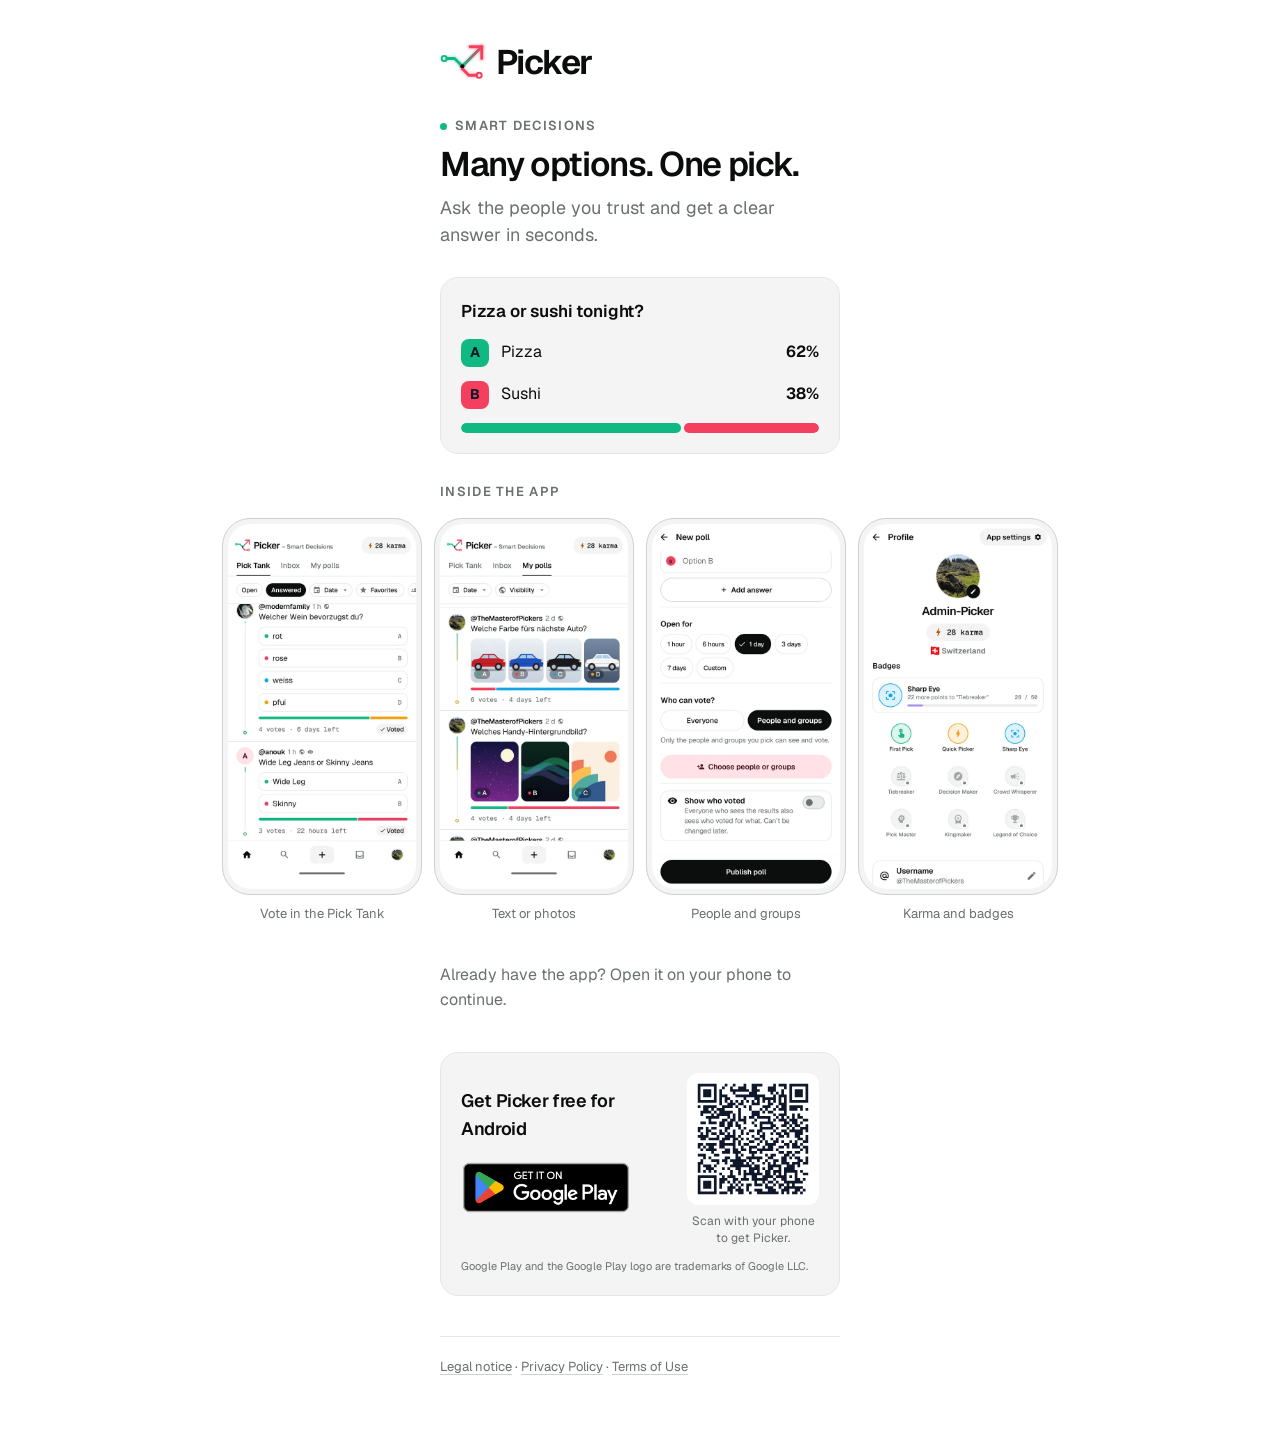
==== commit c327dafd: "Landing page: app screens in the Clear Pick look Copied from LuTekOps/Picker-2.0 web/ (PR #5): 4-scr" ====
--- a/index.html
+++ b/index.html
@@ -41,6 +41,17 @@
     <div class="option"><span class="badge badge-b">B</span><span class="option-label">Sushi</span><span class="pct">38%</span></div>
     <div class="tug" aria-hidden="true"><span class="tug-a"></span><span class="tug-b"></span></div>
   </div>
+  <!-- App screens: assets/screens/*.webp (540x1050, from the cleaned store screenshots). One <img> per language
+       so the alt text follows the page language, like the Play badge; hidden copies are never fetched. -->
+  <section class="screens" aria-labelledby="screens-label">
+    <p class="screens-label" id="screens-label"><span class="i18n"><span lang="en">Inside the app</span><span lang="de">So sieht die App aus</span><span lang="fr">Aperçu de l'app</span><span lang="it">Uno sguardo all'app</span><span lang="es">Así es la app</span><span lang="pt">Por dentro do app</span></span></p>
+    <ul class="screens-list">
+      <li><figure class="phone"><span class="phone-frame"><span class="i18n"><img lang="en" src="assets/screens/feed.webp" width="540" height="1050" alt="Picker app: the Pick Tank with polls and live results" loading="lazy" decoding="async"><img lang="de" src="assets/screens/feed.webp" width="540" height="1050" alt="Picker-App: der Pick Tank mit Umfragen und Live-Ergebnissen" loading="lazy" decoding="async"><img lang="fr" src="assets/screens/feed.webp" width="540" height="1050" alt="App Picker : le Pick Tank avec des sondages et des résultats en direct" loading="lazy" decoding="async"><img lang="it" src="assets/screens/feed.webp" width="540" height="1050" alt="App Picker: il Pick Tank con sondaggi e risultati in tempo reale" loading="lazy" decoding="async"><img lang="es" src="assets/screens/feed.webp" width="540" height="1050" alt="App Picker: el Pick Tank con encuestas y resultados en directo" loading="lazy" decoding="async"><img lang="pt" src="assets/screens/feed.webp" width="540" height="1050" alt="App Picker: o Pick Tank com enquetes e resultados ao vivo" loading="lazy" decoding="async"></span></span><figcaption><span class="i18n"><span lang="en">Vote in the Pick Tank</span><span lang="de">Abstimmen im Pick Tank</span><span lang="fr">Vote dans le Pick Tank</span><span lang="it">Vota nel Pick Tank</span><span lang="es">Vota en el Pick Tank</span><span lang="pt">Vote no Pick Tank</span></span></figcaption></figure></li>
+      <li><figure class="phone"><span class="phone-frame"><span class="i18n"><img lang="en" src="assets/screens/images.webp" width="540" height="1050" alt="Picker app: polls with photos as options" loading="lazy" decoding="async"><img lang="de" src="assets/screens/images.webp" width="540" height="1050" alt="Picker-App: Umfragen mit Bildern als Optionen" loading="lazy" decoding="async"><img lang="fr" src="assets/screens/images.webp" width="540" height="1050" alt="App Picker : des sondages avec des photos comme options" loading="lazy" decoding="async"><img lang="it" src="assets/screens/images.webp" width="540" height="1050" alt="App Picker: sondaggi con foto come opzioni" loading="lazy" decoding="async"><img lang="es" src="assets/screens/images.webp" width="540" height="1050" alt="App Picker: encuestas con fotos como opciones" loading="lazy" decoding="async"><img lang="pt" src="assets/screens/images.webp" width="540" height="1050" alt="App Picker: enquetes com fotos como opções" loading="lazy" decoding="async"></span></span><figcaption><span class="i18n"><span lang="en">Text or photos</span><span lang="de">Text oder Bild</span><span lang="fr">Texte ou photos</span><span lang="it">Testo o foto</span><span lang="es">Texto o fotos</span><span lang="pt">Texto ou fotos</span></span></figcaption></figure></li>
+      <li><figure class="phone"><span class="phone-frame"><span class="i18n"><img lang="en" src="assets/screens/create-groups.webp" width="540" height="1050" alt="Picker app: new poll, choosing who can vote" loading="lazy" decoding="async"><img lang="de" src="assets/screens/create-groups.webp" width="540" height="1050" alt="Picker-App: neue Umfrage, festlegen, wer abstimmen darf" loading="lazy" decoding="async"><img lang="fr" src="assets/screens/create-groups.webp" width="540" height="1050" alt="App Picker : nouveau sondage, choisir qui peut voter" loading="lazy" decoding="async"><img lang="it" src="assets/screens/create-groups.webp" width="540" height="1050" alt="App Picker: nuovo sondaggio, scegliere chi può votare" loading="lazy" decoding="async"><img lang="es" src="assets/screens/create-groups.webp" width="540" height="1050" alt="App Picker: nueva encuesta, elegir quién puede votar" loading="lazy" decoding="async"><img lang="pt" src="assets/screens/create-groups.webp" width="540" height="1050" alt="App Picker: nova enquete, escolher quem pode votar" loading="lazy" decoding="async"></span></span><figcaption><span class="i18n"><span lang="en">People and groups</span><span lang="de">Personen und Gruppen</span><span lang="fr">Personnes et groupes</span><span lang="it">Persone e gruppi</span><span lang="es">Personas y grupos</span><span lang="pt">Pessoas e grupos</span></span></figcaption></figure></li>
+      <li><figure class="phone"><span class="phone-frame"><span class="i18n"><img lang="en" src="assets/screens/profile.webp" width="540" height="1050" alt="Picker app: profile with karma and badges" loading="lazy" decoding="async"><img lang="de" src="assets/screens/profile.webp" width="540" height="1050" alt="Picker-App: Profil mit Karma und Abzeichen" loading="lazy" decoding="async"><img lang="fr" src="assets/screens/profile.webp" width="540" height="1050" alt="App Picker : profil avec karma et badges" loading="lazy" decoding="async"><img lang="it" src="assets/screens/profile.webp" width="540" height="1050" alt="App Picker: profilo con karma e badge" loading="lazy" decoding="async"><img lang="es" src="assets/screens/profile.webp" width="540" height="1050" alt="App Picker: perfil con karma e insignias" loading="lazy" decoding="async"><img lang="pt" src="assets/screens/profile.webp" width="540" height="1050" alt="App Picker: perfil com karma e emblemas" loading="lazy" decoding="async"></span></span><figcaption><span class="i18n"><span lang="en">Karma and badges</span><span lang="de">Karma und Abzeichen</span><span lang="fr">Karma et badges</span><span lang="it">Karma e badge</span><span lang="es">Karma e insignias</span><span lang="pt">Karma e emblemas</span></span></figcaption></figure></li>
+    </ul>
+  </section>
   <p><span class="i18n"><span lang="en">Already have the app? Open it on your phone to continue.</span><span lang="de">Hast du die App schon? Öffne sie auf deinem Handy, um weiterzumachen.</span><span lang="fr">Tu as déjà l'app? Ouvre-la sur ton téléphone pour continuer.</span><span lang="it">Hai già l'app? Aprila sul telefono per continuare.</span><span lang="es">¿Ya tienes la app? Ábrela en tu móvil para continuar.</span><span lang="pt">Já tem o app? Abra no seu celular para continuar.</span></span></p>
   <!-- Get the app. Badge: assets/badges (Google's badge generator, never altered). QR: assets/qr-play.svg,
        static, from scripts/generate_qr_web.py in the app repo (Play link with referrer utm_source=website);
--- a/assets/picker.css
+++ b/assets/picker.css
@@ -440,3 +440,30 @@
   .get-app-row { flex-direction: column; align-items: flex-start; gap: 0; }
 }
 @media (prefers-reduced-motion: no-preference) { html { scroll-behavior: smooth; } }
+
+/* App screens (index.html): phone frames in a strip as wide as the window (up to 920px), scroll-snapped on
+   small screens, centered when they all fit. The body is the size container, so 100cqw excludes the scrollbar. */
+body:has(.screens) { container-type: inline-size; }
+.screens { width: min(100cqw, 920px); margin: 4px 0 28px calc(50% - min(50cqw, 460px)); }
+.screens-label {
+  font-weight: 600; font-size: 13px; letter-spacing: .1em; text-transform: uppercase;
+  color: var(--text-muted); margin: 0 auto 12px; padding: 0 20px; max-width: 440px;
+}
+.screens-list {
+  list-style: none; margin: 0; padding: 4px 16px 12px;
+  display: flex; gap: 12px;
+  overflow-x: auto; overscroll-behavior-x: contain;
+  scroll-snap-type: x mandatory; scroll-padding-inline: 16px;
+  scrollbar-width: thin; scrollbar-color: var(--outline-strong) transparent;
+}
+.screens-list > li { flex: 0 0 clamp(156px, 50vw, 200px); scroll-snap-align: start; }
+.screens-list > li:first-child { margin-left: auto; }
+.screens-list > li:last-child { margin-right: auto; }
+.screens-list:focus-visible { outline: 2px solid var(--focus); outline-offset: -2px; border-radius: 8px; }
+.phone { margin: 0; }
+.phone-frame {
+  display: block; line-height: 0; padding: 5px;
+  background: var(--surface); border: 1px solid var(--outline-strong); border-radius: 28px;
+}
+.phone-frame img { width: 100%; height: auto; border-radius: 23px; vertical-align: top; }
+.phone figcaption { margin-top: 10px; font-size: 13px; line-height: 1.35; text-align: center; color: var(--text-muted); }
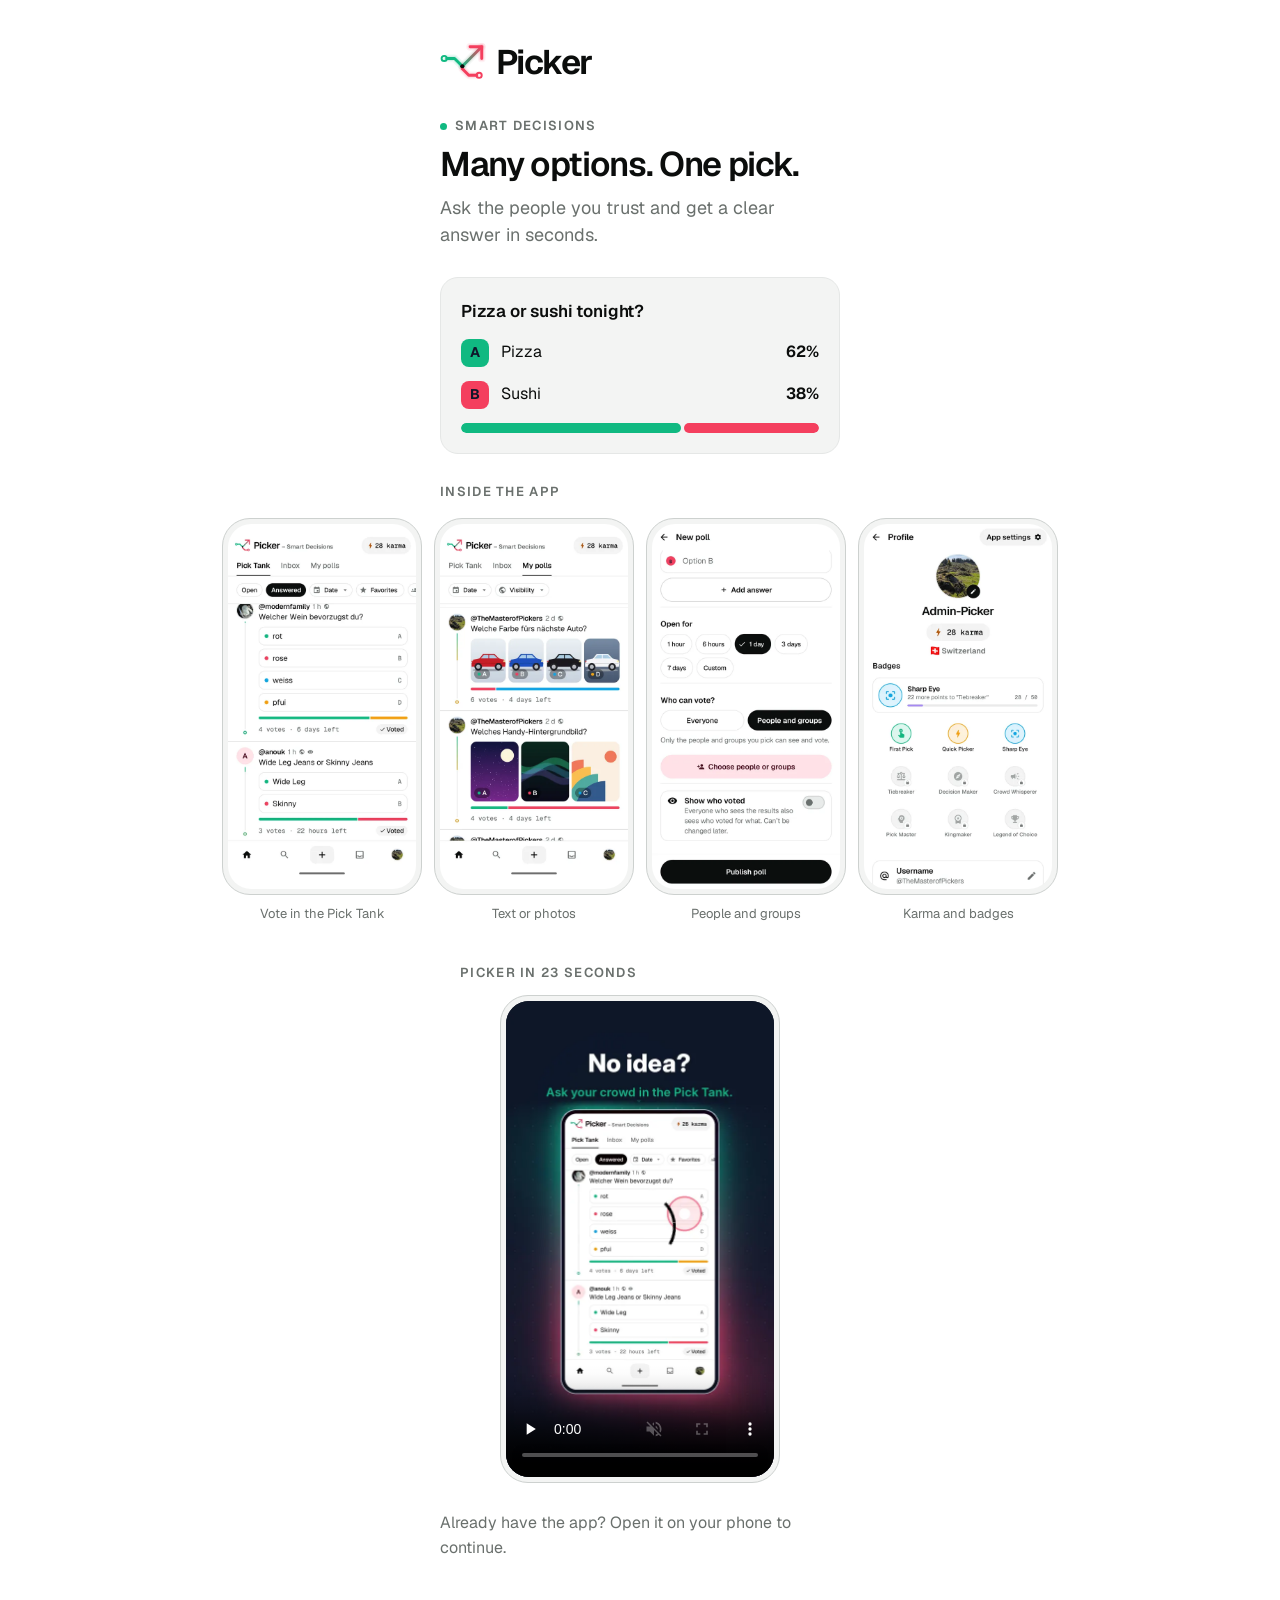
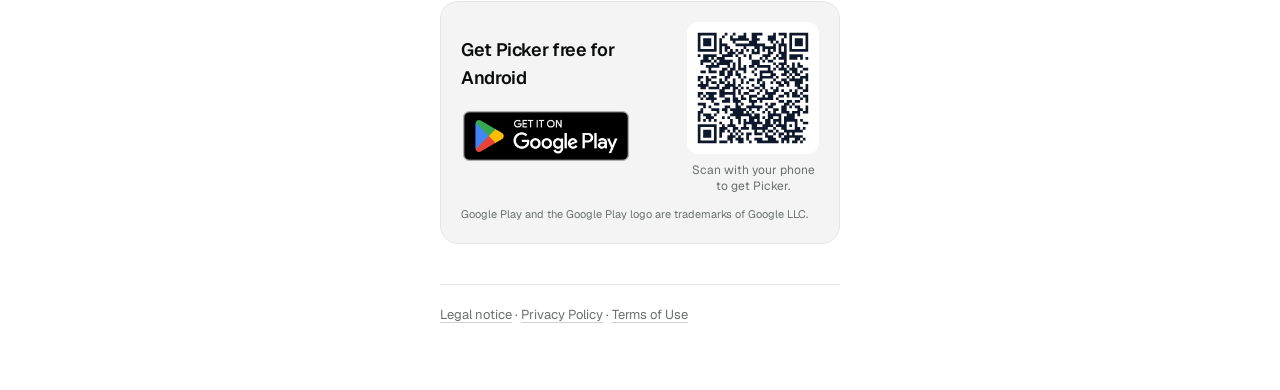
==== commit 6d4dbc8d: "Embed the English promo video Co-Authored-By: Claude Opus 5.5 (1M context) <noreply@anthropic.com> C" ====
--- a/index.html
+++ b/index.html
@@ -5,7 +5,7 @@
   <meta name="viewport" content="width=device-width, initial-scale=1">
   <meta name="referrer" content="no-referrer">
   <meta name="robots" content="noindex, nofollow">
-  <meta http-equiv="Content-Security-Policy" content="default-src 'none'; script-src 'self'; style-src 'self'; font-src 'self'; img-src 'self'; base-uri 'none'">
+  <meta http-equiv="Content-Security-Policy" content="default-src 'none'; script-src 'self'; style-src 'self'; font-src 'self'; img-src 'self'; media-src 'self'; base-uri 'none'">
   <meta name="theme-color" content="#000000">
   <title>Picker – Smart Decisions</title>
   <meta name="description" content="Many options. One pick. Ask the people you trust and get a clear answer in seconds.">
@@ -52,6 +52,12 @@
       <li><figure class="phone"><span class="phone-frame"><span class="i18n"><img lang="en" src="assets/screens/profile.webp" width="540" height="1050" alt="Picker app: profile with karma and badges" loading="lazy" decoding="async"><img lang="de" src="assets/screens/profile.webp" width="540" height="1050" alt="Picker-App: Profil mit Karma und Abzeichen" loading="lazy" decoding="async"><img lang="fr" src="assets/screens/profile.webp" width="540" height="1050" alt="App Picker : profil avec karma et badges" loading="lazy" decoding="async"><img lang="it" src="assets/screens/profile.webp" width="540" height="1050" alt="App Picker: profilo con karma e badge" loading="lazy" decoding="async"><img lang="es" src="assets/screens/profile.webp" width="540" height="1050" alt="App Picker: perfil con karma e insignias" loading="lazy" decoding="async"><img lang="pt" src="assets/screens/profile.webp" width="540" height="1050" alt="App Picker: perfil com karma e emblemas" loading="lazy" decoding="async"></span></span><figcaption><span class="i18n"><span lang="en">Karma and badges</span><span lang="de">Karma und Abzeichen</span><span lang="fr">Karma et badges</span><span lang="it">Karma e badge</span><span lang="es">Karma e insignias</span><span lang="pt">Karma e emblemas</span></span></figcaption></figure></li>
     </ul>
   </section>
+  <!-- Promo clip: assets/video/picker-tiktok-en.mp4 (720x1280, English TikTok cut with the Play badge, from
+       scripts/marketing/tiktok_video.py). Plays on tap, nothing is fetched before that but the poster. -->
+  <section class="clip" aria-labelledby="clip-label">
+    <p class="screens-label" id="clip-label"><span class="i18n"><span lang="en">Picker in 23 seconds</span><span lang="de">Picker in 23 Sekunden</span><span lang="fr">Picker en 23 secondes</span><span lang="it">Picker in 23 secondi</span><span lang="es">Picker en 23 segundos</span><span lang="pt">Picker em 23 segundos</span></span></p>
+    <figure class="phone clip-phone"><span class="phone-frame"><video src="assets/video/picker-tiktok-en.mp4" poster="assets/video/picker-tiktok-en-poster.webp" width="720" height="1280" controls muted loop playsinline preload="none" aria-label="Picker promo video"></video></span></figure>
+  </section>
   <p><span class="i18n"><span lang="en">Already have the app? Open it on your phone to continue.</span><span lang="de">Hast du die App schon? Öffne sie auf deinem Handy, um weiterzumachen.</span><span lang="fr">Tu as déjà l'app? Ouvre-la sur ton téléphone pour continuer.</span><span lang="it">Hai già l'app? Aprila sul telefono per continuare.</span><span lang="es">¿Ya tienes la app? Ábrela en tu móvil para continuar.</span><span lang="pt">Já tem o app? Abra no seu celular para continuar.</span></span></p>
   <!-- Get the app. Badge: assets/badges (Google's badge generator, never altered). QR: assets/qr-play.svg,
        static, from scripts/generate_qr_web.py in the app repo (Play link with referrer utm_source=website);
--- a/assets/picker.css
+++ b/assets/picker.css
@@ -467,3 +467,8 @@
 }
 .phone-frame img { width: 100%; height: auto; border-radius: 23px; vertical-align: top; }
 .phone figcaption { margin-top: 10px; font-size: 13px; line-height: 1.35; text-align: center; color: var(--text-muted); }
+
+/* Promo clip (index.html): one phone frame, centered, below the screens strip. */
+.clip { margin: 0 auto 28px; max-width: 440px; }
+.clip-phone { width: min(280px, 72vw); margin: 0 auto; }
+.phone-frame video { width: 100%; height: auto; border-radius: 23px; vertical-align: top; background: #0b1020; }
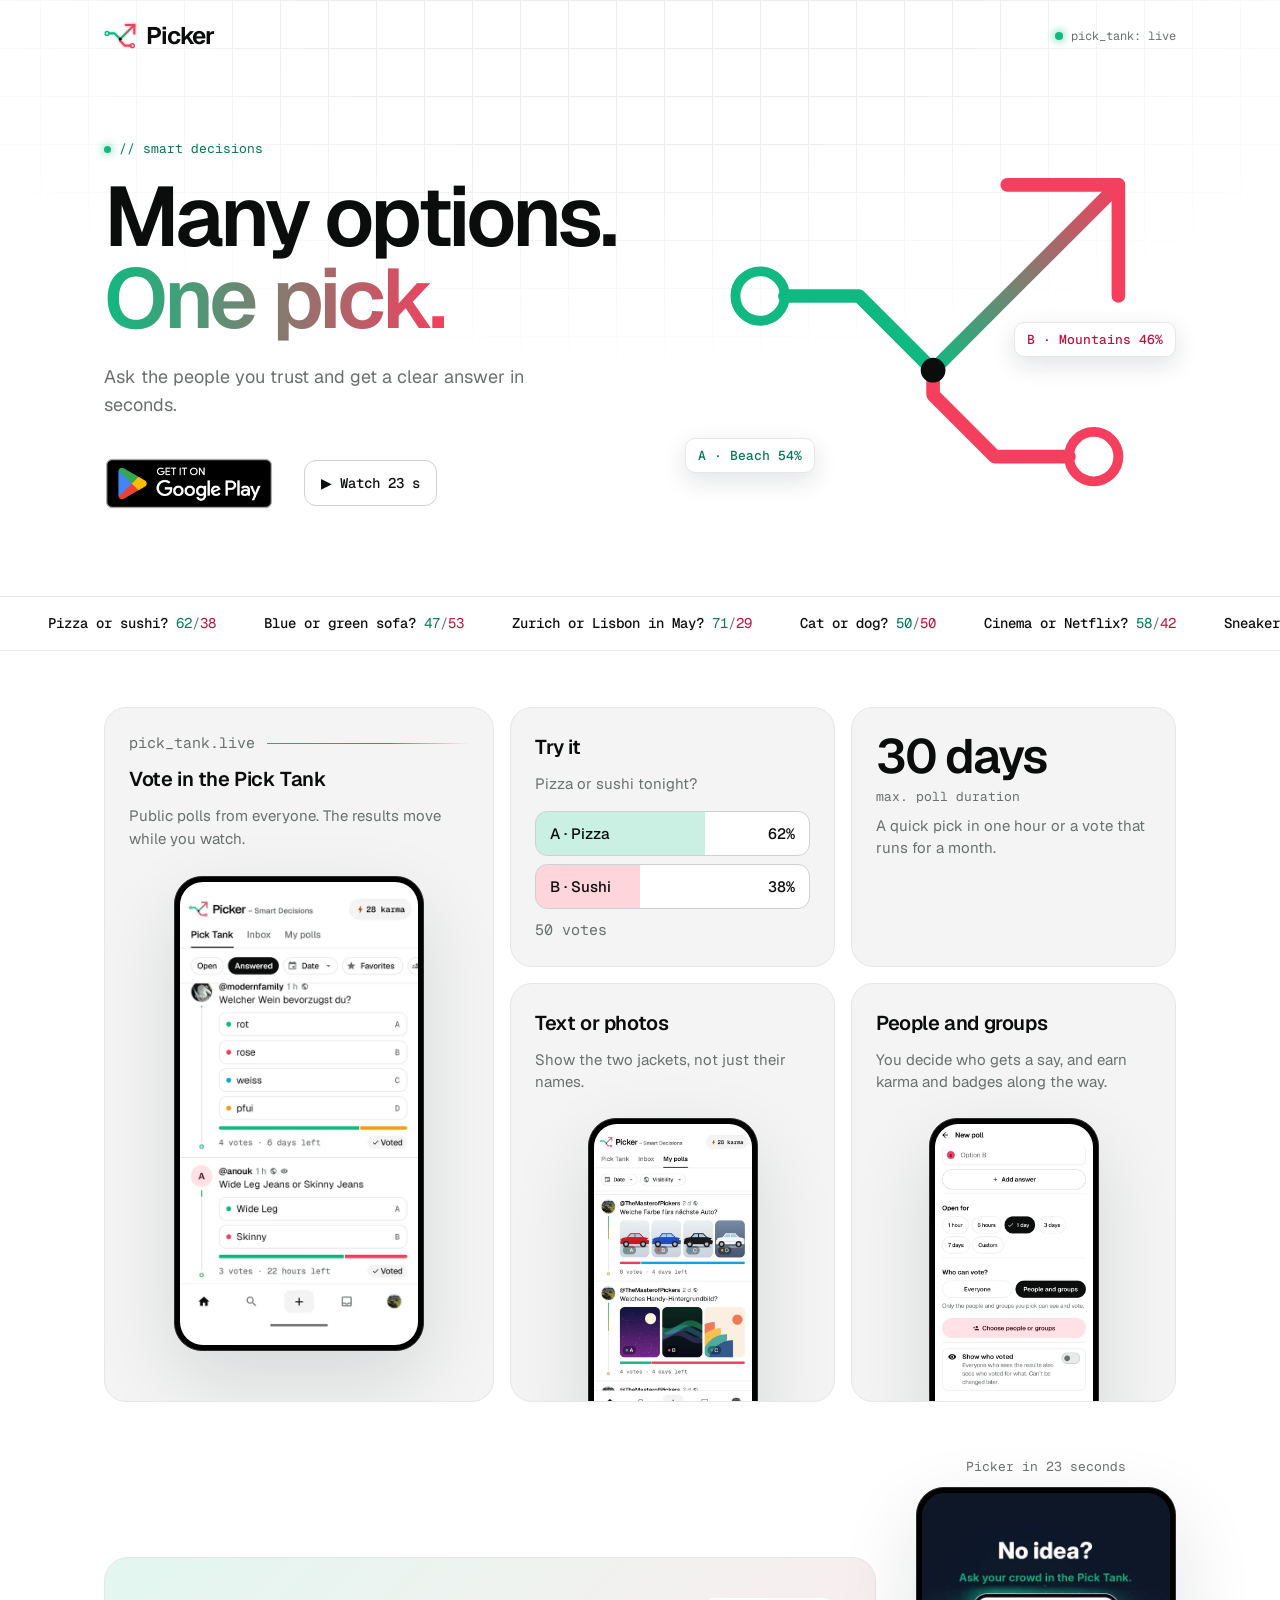
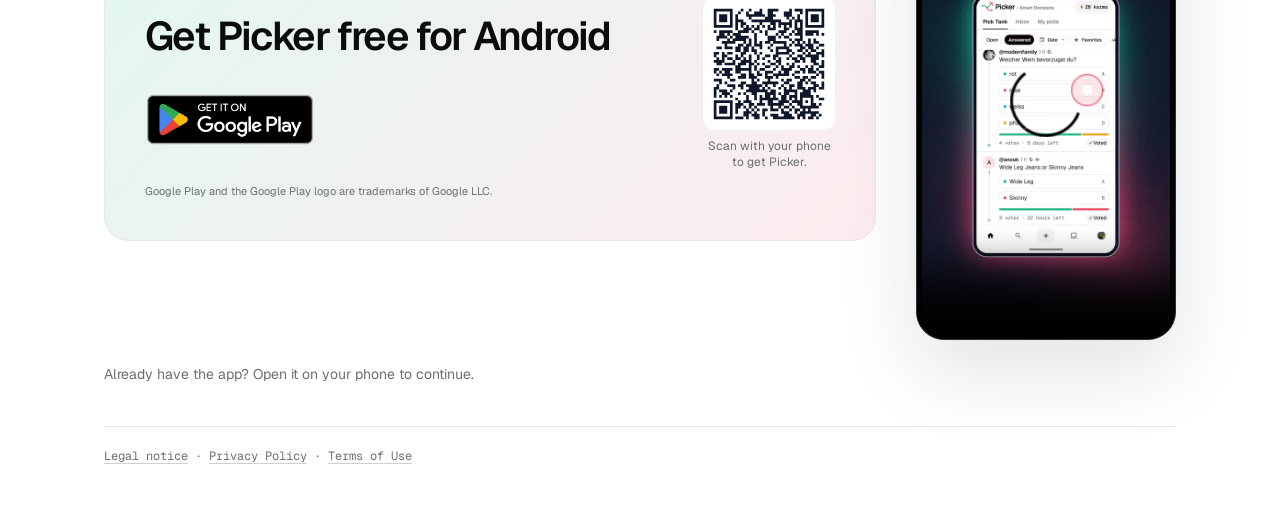
==== commit 3697e6bd: "Circuit look: new landing page, light by default, dark with the system Copied from LuTekOps/Picker-2" ====
--- a/index.html
+++ b/index.html
@@ -6,7 +6,8 @@
   <meta name="referrer" content="no-referrer">
   <meta name="robots" content="noindex, nofollow">
   <meta http-equiv="Content-Security-Policy" content="default-src 'none'; script-src 'self'; style-src 'self'; font-src 'self'; img-src 'self'; media-src 'self'; base-uri 'none'">
-  <meta name="theme-color" content="#000000">
+  <meta name="theme-color" content="#ffffff" media="(prefers-color-scheme: light)">
+  <meta name="theme-color" content="#000000" media="(prefers-color-scheme: dark)">
   <title>Picker – Smart Decisions</title>
   <meta name="description" content="Many options. One pick. Ask the people you trust and get a clear answer in seconds.">
   <meta property="og:type" content="website">
@@ -22,43 +23,76 @@
   <link rel="apple-touch-icon" href="apple-touch-icon.png">
   <link rel="stylesheet" href="assets/picker.css">
   <script src="assets/lang.js"></script>
+  <script src="assets/landing.js" defer></script>
 </head>
 <body>
-<!-- Landing page, also Supabase's site_url (fallback redirect target). Its only script is assets/lang.js
-     (page language), which never reads tokens in the URL fragment or sends anything anywhere. -->
-<main class="hero">
-  <div class="brand" aria-hidden="true">
-    <svg class="mark" viewBox="0 0 68 68"><defs><linearGradient id="pk-s" gradientUnits="userSpaceOnUse" x1="34.5" y1="40.5" x2="64.5" y2="10.5"><stop offset="0" stop-color="#10B981"/><stop offset="1" stop-color="#F43F5E"/></linearGradient></defs><g class="glow"><path d="M10.5 28.5 L22.5 28.5 L34.5 40.5" stroke="#10B981" fill="none" stroke-width="12" stroke-opacity="0.07" stroke-linecap="round" stroke-linejoin="round"/><path d="M56.5 54.5 L44.5 54.5 L34.5 44.5 L34.5 40.5" stroke="#F43F5E" fill="none" stroke-width="12" stroke-opacity="0.07" stroke-linecap="round" stroke-linejoin="round"/><path d="M34.5 40.5 L64.5 10.5" stroke="url(#pk-s)" fill="none" stroke-width="12" stroke-opacity="0.07" stroke-linecap="round" stroke-linejoin="round"/><path d="M46.5 10.5 L64.5 10.5 L64.5 28.5" stroke="#F43F5E" fill="none" stroke-width="12" stroke-opacity="0.07" stroke-linecap="round" stroke-linejoin="round"/><path d="M10.5 28.5 L22.5 28.5 L34.5 40.5" stroke="#10B981" fill="none" stroke-width="8" stroke-opacity="0.12" stroke-linecap="round" stroke-linejoin="round"/><path d="M56.5 54.5 L44.5 54.5 L34.5 44.5 L34.5 40.5" stroke="#F43F5E" fill="none" stroke-width="8" stroke-opacity="0.12" stroke-linecap="round" stroke-linejoin="round"/><path d="M34.5 40.5 L64.5 10.5" stroke="url(#pk-s)" fill="none" stroke-width="8" stroke-opacity="0.12" stroke-linecap="round" stroke-linejoin="round"/><path d="M46.5 10.5 L64.5 10.5 L64.5 28.5" stroke="#F43F5E" fill="none" stroke-width="8" stroke-opacity="0.12" stroke-linecap="round" stroke-linejoin="round"/></g><g class="trace"><path d="M10.5 28.5 L22.5 28.5 L34.5 40.5" stroke="#10B981" fill="none" stroke-width="4.5" stroke-linecap="round" stroke-linejoin="round"/><path d="M56.5 54.5 L44.5 54.5 L34.5 44.5 L34.5 40.5" stroke="#F43F5E" fill="none" stroke-width="4.5" stroke-linecap="round" stroke-linejoin="round"/><path d="M34.5 40.5 L64.5 10.5" stroke="url(#pk-s)" fill="none" stroke-width="4.5" stroke-linecap="round" stroke-linejoin="round"/><path d="M46.5 10.5 L64.5 10.5 L64.5 28.5" stroke="#F43F5E" fill="none" stroke-width="4.5" stroke-linecap="round" stroke-linejoin="round"/><circle cx="6.5" cy="28.5" r="4" fill="none" stroke="#10B981" stroke-width="3"/><circle cx="60.5" cy="54.5" r="4" fill="none" stroke="#F43F5E" stroke-width="3"/><circle cx="34.5" cy="40.5" r="3.2" fill="currentColor"/></g></svg>
-    Picker
-  </div>
+<!-- Landing page, also Supabase's site_url (fallback redirect target). Its scripts are assets/lang.js (page language)
+     and assets/landing.js (the try-it poll, counted in the page only); neither reads tokens in the URL fragment or
+     sends anything anywhere. -->
+<main class="lp">
+  <nav class="lp-nav">
+    <div class="brand" aria-hidden="true">
+      <svg class="mark" viewBox="0 0 68 68"><defs><linearGradient id="pk-s" gradientUnits="userSpaceOnUse" x1="34.5" y1="40.5" x2="64.5" y2="10.5"><stop offset="0" stop-color="#10B981"/><stop offset="1" stop-color="#F43F5E"/></linearGradient></defs><g class="glow"><path d="M10.5 28.5 L22.5 28.5 L34.5 40.5" stroke="#10B981" fill="none" stroke-width="12" stroke-opacity="0.07" stroke-linecap="round" stroke-linejoin="round"/><path d="M56.5 54.5 L44.5 54.5 L34.5 44.5 L34.5 40.5" stroke="#F43F5E" fill="none" stroke-width="12" stroke-opacity="0.07" stroke-linecap="round" stroke-linejoin="round"/><path d="M34.5 40.5 L64.5 10.5" stroke="url(#pk-s)" fill="none" stroke-width="12" stroke-opacity="0.07" stroke-linecap="round" stroke-linejoin="round"/><path d="M46.5 10.5 L64.5 10.5 L64.5 28.5" stroke="#F43F5E" fill="none" stroke-width="12" stroke-opacity="0.07" stroke-linecap="round" stroke-linejoin="round"/><path d="M10.5 28.5 L22.5 28.5 L34.5 40.5" stroke="#10B981" fill="none" stroke-width="8" stroke-opacity="0.12" stroke-linecap="round" stroke-linejoin="round"/><path d="M56.5 54.5 L44.5 54.5 L34.5 44.5 L34.5 40.5" stroke="#F43F5E" fill="none" stroke-width="8" stroke-opacity="0.12" stroke-linecap="round" stroke-linejoin="round"/><path d="M34.5 40.5 L64.5 10.5" stroke="url(#pk-s)" fill="none" stroke-width="8" stroke-opacity="0.12" stroke-linecap="round" stroke-linejoin="round"/><path d="M46.5 10.5 L64.5 10.5 L64.5 28.5" stroke="#F43F5E" fill="none" stroke-width="8" stroke-opacity="0.12" stroke-linecap="round" stroke-linejoin="round"/></g><g class="trace"><path d="M10.5 28.5 L22.5 28.5 L34.5 40.5" stroke="#10B981" fill="none" stroke-width="4.5" stroke-linecap="round" stroke-linejoin="round"/><path d="M56.5 54.5 L44.5 54.5 L34.5 44.5 L34.5 40.5" stroke="#F43F5E" fill="none" stroke-width="4.5" stroke-linecap="round" stroke-linejoin="round"/><path d="M34.5 40.5 L64.5 10.5" stroke="url(#pk-s)" fill="none" stroke-width="4.5" stroke-linecap="round" stroke-linejoin="round"/><path d="M46.5 10.5 L64.5 10.5 L64.5 28.5" stroke="#F43F5E" fill="none" stroke-width="4.5" stroke-linecap="round" stroke-linejoin="round"/><circle cx="6.5" cy="28.5" r="4" fill="none" stroke="#10B981" stroke-width="3"/><circle cx="60.5" cy="54.5" r="4" fill="none" stroke="#F43F5E" stroke-width="3"/><circle cx="34.5" cy="40.5" r="3.2" fill="currentColor"/></g></svg>
+      Picker
+    </div>
+    <span class="lp-status">pick_tank: live</span>
+  </nav>
 
-  <p class="tagline">Smart Decisions</p>
-  <h1>Many options. One pick.</h1>
-  <p class="motto"><span class="i18n"><span lang="en">Ask the people you trust and get a clear answer in seconds.</span><span lang="de">Frag die Leute, denen du vertraust, und hab in Sekunden eine klare Antwort.</span><span lang="fr">Demande aux personnes en qui tu as confiance et obtiens une réponse claire en quelques secondes.</span><span lang="it">Chiedi alle persone di cui ti fidi e ottieni una risposta chiara in pochi secondi.</span><span lang="es">Pregunta a la gente en quien confías y obtén una respuesta clara en segundos.</span><span lang="pt">Pergunte às pessoas em quem você confia e tenha uma resposta clara em segundos.</span></span></p>
-  <div class="card demo" aria-label="Pizza 62%, Sushi 38%">
-    <p class="demo-question"><span class="i18n"><span lang="en">Pizza or sushi tonight?</span><span lang="de">Pizza oder Sushi heute Abend?</span><span lang="fr">Pizza ou sushi ce soir?</span><span lang="it">Pizza o sushi stasera?</span><span lang="es">¿Pizza o sushi esta noche?</span><span lang="pt">Pizza ou sushi hoje à noite?</span></span></p>
-    <div class="option"><span class="badge badge-a">A</span><span class="option-label">Pizza</span><span class="pct">62%</span></div>
-    <div class="option"><span class="badge badge-b">B</span><span class="option-label">Sushi</span><span class="pct">38%</span></div>
-    <div class="tug" aria-hidden="true"><span class="tug-a"></span><span class="tug-b"></span></div>
-  </div>
-  <!-- App screens: assets/screens/*.webp (540x1050, from the cleaned store screenshots). One <img> per language
-       so the alt text follows the page language, like the Play badge; hidden copies are never fetched. -->
-  <section class="screens" aria-labelledby="screens-label">
-    <p class="screens-label" id="screens-label"><span class="i18n"><span lang="en">Inside the app</span><span lang="de">So sieht die App aus</span><span lang="fr">Aperçu de l'app</span><span lang="it">Uno sguardo all'app</span><span lang="es">Así es la app</span><span lang="pt">Por dentro do app</span></span></p>
-    <ul class="screens-list">
-      <li><figure class="phone"><span class="phone-frame"><span class="i18n"><img lang="en" src="assets/screens/feed.webp" width="540" height="1050" alt="Picker app: the Pick Tank with polls and live results" loading="lazy" decoding="async"><img lang="de" src="assets/screens/feed.webp" width="540" height="1050" alt="Picker-App: der Pick Tank mit Umfragen und Live-Ergebnissen" loading="lazy" decoding="async"><img lang="fr" src="assets/screens/feed.webp" width="540" height="1050" alt="App Picker : le Pick Tank avec des sondages et des résultats en direct" loading="lazy" decoding="async"><img lang="it" src="assets/screens/feed.webp" width="540" height="1050" alt="App Picker: il Pick Tank con sondaggi e risultati in tempo reale" loading="lazy" decoding="async"><img lang="es" src="assets/screens/feed.webp" width="540" height="1050" alt="App Picker: el Pick Tank con encuestas y resultados en directo" loading="lazy" decoding="async"><img lang="pt" src="assets/screens/feed.webp" width="540" height="1050" alt="App Picker: o Pick Tank com enquetes e resultados ao vivo" loading="lazy" decoding="async"></span></span><figcaption><span class="i18n"><span lang="en">Vote in the Pick Tank</span><span lang="de">Abstimmen im Pick Tank</span><span lang="fr">Vote dans le Pick Tank</span><span lang="it">Vota nel Pick Tank</span><span lang="es">Vota en el Pick Tank</span><span lang="pt">Vote no Pick Tank</span></span></figcaption></figure></li>
-      <li><figure class="phone"><span class="phone-frame"><span class="i18n"><img lang="en" src="assets/screens/images.webp" width="540" height="1050" alt="Picker app: polls with photos as options" loading="lazy" decoding="async"><img lang="de" src="assets/screens/images.webp" width="540" height="1050" alt="Picker-App: Umfragen mit Bildern als Optionen" loading="lazy" decoding="async"><img lang="fr" src="assets/screens/images.webp" width="540" height="1050" alt="App Picker : des sondages avec des photos comme options" loading="lazy" decoding="async"><img lang="it" src="assets/screens/images.webp" width="540" height="1050" alt="App Picker: sondaggi con foto come opzioni" loading="lazy" decoding="async"><img lang="es" src="assets/screens/images.webp" width="540" height="1050" alt="App Picker: encuestas con fotos como opciones" loading="lazy" decoding="async"><img lang="pt" src="assets/screens/images.webp" width="540" height="1050" alt="App Picker: enquetes com fotos como opções" loading="lazy" decoding="async"></span></span><figcaption><span class="i18n"><span lang="en">Text or photos</span><span lang="de">Text oder Bild</span><span lang="fr">Texte ou photos</span><span lang="it">Testo o foto</span><span lang="es">Texto o fotos</span><span lang="pt">Texto ou fotos</span></span></figcaption></figure></li>
-      <li><figure class="phone"><span class="phone-frame"><span class="i18n"><img lang="en" src="assets/screens/create-groups.webp" width="540" height="1050" alt="Picker app: new poll, choosing who can vote" loading="lazy" decoding="async"><img lang="de" src="assets/screens/create-groups.webp" width="540" height="1050" alt="Picker-App: neue Umfrage, festlegen, wer abstimmen darf" loading="lazy" decoding="async"><img lang="fr" src="assets/screens/create-groups.webp" width="540" height="1050" alt="App Picker : nouveau sondage, choisir qui peut voter" loading="lazy" decoding="async"><img lang="it" src="assets/screens/create-groups.webp" width="540" height="1050" alt="App Picker: nuovo sondaggio, scegliere chi può votare" loading="lazy" decoding="async"><img lang="es" src="assets/screens/create-groups.webp" width="540" height="1050" alt="App Picker: nueva encuesta, elegir quién puede votar" loading="lazy" decoding="async"><img lang="pt" src="assets/screens/create-groups.webp" width="540" height="1050" alt="App Picker: nova enquete, escolher quem pode votar" loading="lazy" decoding="async"></span></span><figcaption><span class="i18n"><span lang="en">People and groups</span><span lang="de">Personen und Gruppen</span><span lang="fr">Personnes et groupes</span><span lang="it">Persone e gruppi</span><span lang="es">Personas y grupos</span><span lang="pt">Pessoas e grupos</span></span></figcaption></figure></li>
-      <li><figure class="phone"><span class="phone-frame"><span class="i18n"><img lang="en" src="assets/screens/profile.webp" width="540" height="1050" alt="Picker app: profile with karma and badges" loading="lazy" decoding="async"><img lang="de" src="assets/screens/profile.webp" width="540" height="1050" alt="Picker-App: Profil mit Karma und Abzeichen" loading="lazy" decoding="async"><img lang="fr" src="assets/screens/profile.webp" width="540" height="1050" alt="App Picker : profil avec karma et badges" loading="lazy" decoding="async"><img lang="it" src="assets/screens/profile.webp" width="540" height="1050" alt="App Picker: profilo con karma e badge" loading="lazy" decoding="async"><img lang="es" src="assets/screens/profile.webp" width="540" height="1050" alt="App Picker: perfil con karma e insignias" loading="lazy" decoding="async"><img lang="pt" src="assets/screens/profile.webp" width="540" height="1050" alt="App Picker: perfil com karma e emblemas" loading="lazy" decoding="async"></span></span><figcaption><span class="i18n"><span lang="en">Karma and badges</span><span lang="de">Karma und Abzeichen</span><span lang="fr">Karma et badges</span><span lang="it">Karma e badge</span><span lang="es">Karma e insignias</span><span lang="pt">Karma e emblemas</span></span></figcaption></figure></li>
-    </ul>
+  <section class="lp-hero">
+    <div>
+      <p class="tagline">// smart decisions</p>
+      <h1>Many options. <em>One pick.</em></h1>
+      <p class="motto"><span class="i18n"><span lang="en">Ask the people you trust and get a clear answer in seconds.</span><span lang="de">Frag die Leute, denen du vertraust, und hab in Sekunden eine klare Antwort.</span><span lang="fr">Demande aux personnes en qui tu as confiance et obtiens une réponse claire en quelques secondes.</span><span lang="it">Chiedi alle persone di cui ti fidi e ottieni una risposta chiara in pochi secondi.</span><span lang="es">Pregunta a la gente en quien confías y obtén una respuesta clara en segundos.</span><span lang="pt">Pergunte às pessoas em quem você confia e tenha uma resposta clara em segundos.</span></span></p>
+      <div class="lp-ctas">
+        <a class="play-badge" href="https://play.google.com/store/apps/details?id=ch.lutekops.picker&amp;referrer=utm_source%3Dwebsite"><span class="i18n"><img lang="en" src="assets/badges/google-play-en.png" width="646" height="250" alt="Get it on Google Play"><img lang="de" src="assets/badges/google-play-de.png" width="646" height="250" alt="Jetzt bei Google Play" loading="lazy"><img lang="fr" src="assets/badges/google-play-fr.png" width="646" height="250" alt="Disponible sur Google Play" loading="lazy"><img lang="it" src="assets/badges/google-play-it.png" width="646" height="250" alt="Disponibile su Google Play" loading="lazy"><img lang="es" src="assets/badges/google-play-es.png" width="646" height="250" alt="Disponible en Google Play" loading="lazy"><img lang="pt" src="assets/badges/google-play-pt.png" width="646" height="250" alt="Disponível no Google Play" loading="lazy"></span></a>
+        <a class="lp-ghost" href="#clip">▶ <span class="i18n"><span lang="en">Watch 23 s</span><span lang="de">23 s ansehen</span><span lang="fr">Voir 23 s</span><span lang="it">Guarda 23 s</span><span lang="es">Ver 23 s</span><span lang="pt">Ver 23 s</span></span></a>
+      </div>
+    </div>
+    <!-- The Circuit mark as line art: traces A (mint) and B (coral) meet and leave as one arrow, drawn on load. -->
+    <div class="lp-art" aria-hidden="true">
+      <svg viewBox="0 0 68 68"><defs><linearGradient id="lp-ab" gradientUnits="userSpaceOnUse" x1="34.5" y1="40.5" x2="64.5" y2="10.5"><stop class="stop-a" offset="0"/><stop class="stop-b" offset="1"/></linearGradient></defs><path class="t a" pathLength="120" d="M10.5 28.5 L22.5 28.5 L34.5 40.5"/><path class="t t2 b" pathLength="120" d="M56.5 54.5 L44.5 54.5 L34.5 44.5 L34.5 40.5"/><path class="t t3 ab" pathLength="120" d="M34.5 40.5 L64.5 10.5"/><path class="t t4 b" pathLength="120" d="M46.5 10.5 L64.5 10.5 L64.5 28.5"/><circle class="ring a" cx="6.5" cy="28.5" r="4"/><circle class="ring b" cx="60.5" cy="54.5" r="4"/><circle class="junction" cx="34.5" cy="40.5" r="2"/></svg>
+      <span class="lp-chip lp-chip-a">A · <span class="i18n"><span lang="en">Beach</span><span lang="de">Strand</span><span lang="fr">Plage</span><span lang="it">Mare</span><span lang="es">Playa</span><span lang="pt">Praia</span></span> 54%</span>
+      <span class="lp-chip lp-chip-b">B · <span class="i18n"><span lang="en">Mountains</span><span lang="de">Berge</span><span lang="fr">Montagne</span><span lang="it">Montagna</span><span lang="es">Montaña</span><span lang="pt">Montanha</span></span> 46%</span>
+    </div>
   </section>
-  <!-- Promo clip: assets/video/picker-tiktok-en.mp4 (720x1280, English TikTok cut with the Play badge, from
-       scripts/marketing/tiktok_video.py). Plays on tap, nothing is fetched before that but the poster. -->
-  <section class="clip" aria-labelledby="clip-label">
-    <p class="screens-label" id="clip-label"><span class="i18n"><span lang="en">Picker in 23 seconds</span><span lang="de">Picker in 23 Sekunden</span><span lang="fr">Picker en 23 secondes</span><span lang="it">Picker in 23 secondi</span><span lang="es">Picker en 23 segundos</span><span lang="pt">Picker em 23 segundos</span></span></p>
-    <figure class="phone clip-phone"><span class="phone-frame"><video src="assets/video/picker-tiktok-en.mp4" poster="assets/video/picker-tiktok-en-poster.webp" width="720" height="1280" controls muted loop playsinline preload="none" aria-label="Picker promo video"></video></span></figure>
+
+  <!-- Example polls (made up, not live data), two copies so the loop is seamless. -->
+  <div class="lp-ticker" aria-hidden="true"><div class="lp-ticker-track"><span><b><span class="i18n"><span lang="en">Pizza or sushi?</span><span lang="de">Pizza oder Sushi?</span><span lang="fr">Pizza ou sushi?</span><span lang="it">Pizza o sushi?</span><span lang="es">¿Pizza o sushi?</span><span lang="pt">Pizza ou sushi?</span></span></b> <span class="ma">62</span>/<span class="mb">38</span></span><span><b><span class="i18n"><span lang="en">Blue or green sofa?</span><span lang="de">Blaues oder grünes Sofa?</span><span lang="fr">Canapé bleu ou vert?</span><span lang="it">Divano blu o verde?</span><span lang="es">¿Sofá azul o verde?</span><span lang="pt">Sofá azul ou verde?</span></span></b> <span class="ma">47</span>/<span class="mb">53</span></span><span><b><span class="i18n"><span lang="en">Zurich or Lisbon in May?</span><span lang="de">Zürich oder Lissabon im Mai?</span><span lang="fr">Zurich ou Lisbonne en mai?</span><span lang="it">Zurigo o Lisbona a maggio?</span><span lang="es">¿Zúrich o Lisboa en mayo?</span><span lang="pt">Zurique ou Lisboa em maio?</span></span></b> <span class="ma">71</span>/<span class="mb">29</span></span><span><b><span class="i18n"><span lang="en">Cat or dog?</span><span lang="de">Katze oder Hund?</span><span lang="fr">Chat ou chien?</span><span lang="it">Gatto o cane?</span><span lang="es">¿Gato o perro?</span><span lang="pt">Gato ou cachorro?</span></span></b> <span class="ma">50</span>/<span class="mb">50</span></span><span><b><span class="i18n"><span lang="en">Cinema or Netflix?</span><span lang="de">Kino oder Netflix?</span><span lang="fr">Ciné ou Netflix?</span><span lang="it">Cinema o Netflix?</span><span lang="es">¿Cine o Netflix?</span><span lang="pt">Cinema ou Netflix?</span></span></b> <span class="ma">58</span>/<span class="mb">42</span></span><span><b><span class="i18n"><span lang="en">Sneakers or boots?</span><span lang="de">Sneaker oder Stiefel?</span><span lang="fr">Baskets ou bottes?</span><span lang="it">Sneaker o stivali?</span><span lang="es">¿Zapatillas o botas?</span><span lang="pt">Tênis ou botas?</span></span></b> <span class="ma">34</span>/<span class="mb">66</span></span><span><b><span class="i18n"><span lang="en">Pizza or sushi?</span><span lang="de">Pizza oder Sushi?</span><span lang="fr">Pizza ou sushi?</span><span lang="it">Pizza o sushi?</span><span lang="es">¿Pizza o sushi?</span><span lang="pt">Pizza ou sushi?</span></span></b> <span class="ma">62</span>/<span class="mb">38</span></span><span><b><span class="i18n"><span lang="en">Blue or green sofa?</span><span lang="de">Blaues oder grünes Sofa?</span><span lang="fr">Canapé bleu ou vert?</span><span lang="it">Divano blu o verde?</span><span lang="es">¿Sofá azul o verde?</span><span lang="pt">Sofá azul ou verde?</span></span></b> <span class="ma">47</span>/<span class="mb">53</span></span><span><b><span class="i18n"><span lang="en">Zurich or Lisbon in May?</span><span lang="de">Zürich oder Lissabon im Mai?</span><span lang="fr">Zurich ou Lisbonne en mai?</span><span lang="it">Zurigo o Lisbona a maggio?</span><span lang="es">¿Zúrich o Lisboa en mayo?</span><span lang="pt">Zurique ou Lisboa em maio?</span></span></b> <span class="ma">71</span>/<span class="mb">29</span></span><span><b><span class="i18n"><span lang="en">Cat or dog?</span><span lang="de">Katze oder Hund?</span><span lang="fr">Chat ou chien?</span><span lang="it">Gatto o cane?</span><span lang="es">¿Gato o perro?</span><span lang="pt">Gato ou cachorro?</span></span></b> <span class="ma">50</span>/<span class="mb">50</span></span><span><b><span class="i18n"><span lang="en">Cinema or Netflix?</span><span lang="de">Kino oder Netflix?</span><span lang="fr">Ciné ou Netflix?</span><span lang="it">Cinema o Netflix?</span><span lang="es">¿Cine o Netflix?</span><span lang="pt">Cinema ou Netflix?</span></span></b> <span class="ma">58</span>/<span class="mb">42</span></span><span><b><span class="i18n"><span lang="en">Sneakers or boots?</span><span lang="de">Sneaker oder Stiefel?</span><span lang="fr">Baskets ou bottes?</span><span lang="it">Sneaker o stivali?</span><span lang="es">¿Zapatillas o botas?</span><span lang="pt">Tênis ou botas?</span></span></b> <span class="ma">34</span>/<span class="mb">66</span></span></div></div>
+
+  <!-- Features with app screens (assets/screens/*.webp, 540x1050, from the cleaned store screenshots). -->
+  <section class="lp-bento" aria-label="Picker">
+    <article class="lp-tile lp-tall">
+      <p class="lp-label">pick_tank.live</p>
+      <h2><span class="i18n"><span lang="en">Vote in the Pick Tank</span><span lang="de">Abstimmen im Pick Tank</span><span lang="fr">Vote dans le Pick Tank</span><span lang="it">Vota nel Pick Tank</span><span lang="es">Vota en el Pick Tank</span><span lang="pt">Vote no Pick Tank</span></span></h2>
+      <p><span class="i18n"><span lang="en">Public polls from everyone. The results move while you watch.</span><span lang="de">Öffentliche Umfragen von allen. Die Ergebnisse bewegen sich live.</span><span lang="fr">Des sondages publics de tout le monde. Les résultats bougent en direct.</span><span lang="it">Sondaggi pubblici di tutti. I risultati si muovono in tempo reale.</span><span lang="es">Encuestas públicas de todo el mundo. Los resultados se mueven en directo.</span><span lang="pt">Enquetes públicas de todo mundo. Os resultados mudam ao vivo.</span></span></p>
+      <figure class="phone"><span class="phone-frame"><span class="i18n"><img lang="en" src="assets/screens/feed.webp" width="540" height="1050" alt="Picker app: the Pick Tank with polls and live results" loading="lazy" decoding="async"><img lang="de" src="assets/screens/feed.webp" width="540" height="1050" alt="Picker-App: der Pick Tank mit Umfragen und Live-Ergebnissen" loading="lazy" decoding="async"><img lang="fr" src="assets/screens/feed.webp" width="540" height="1050" alt="App Picker : le Pick Tank avec des sondages et des résultats en direct" loading="lazy" decoding="async"><img lang="it" src="assets/screens/feed.webp" width="540" height="1050" alt="App Picker: il Pick Tank con sondaggi e risultati in tempo reale" loading="lazy" decoding="async"><img lang="es" src="assets/screens/feed.webp" width="540" height="1050" alt="App Picker: el Pick Tank con encuestas y resultados en directo" loading="lazy" decoding="async"><img lang="pt" src="assets/screens/feed.webp" width="540" height="1050" alt="App Picker: o Pick Tank com enquetes e resultados ao vivo" loading="lazy" decoding="async"></span></span></figure>
+    </article>
+    <article class="lp-tile" data-poll>
+      <h3><span class="i18n"><span lang="en">Try it</span><span lang="de">Probier's aus</span><span lang="fr">Essaie</span><span lang="it">Prova</span><span lang="es">Pruébalo</span><span lang="pt">Experimente</span></span></h3>
+      <p><span class="i18n"><span lang="en">Pizza or sushi tonight?</span><span lang="de">Pizza oder Sushi heute Abend?</span><span lang="fr">Pizza ou sushi ce soir?</span><span lang="it">Pizza o sushi stasera?</span><span lang="es">¿Pizza o sushi esta noche?</span><span lang="pt">Pizza ou sushi hoje à noite?</span></span></p>
+      <div class="lp-poll">
+        <button class="lp-opt lp-opt-a" type="button" data-opt="a" aria-pressed="false"><span class="fill"></span><span>A · Pizza</span><span class="pct" data-pct="a">62%</span></button>
+        <button class="lp-opt lp-opt-b" type="button" data-opt="b" aria-pressed="false"><span class="fill"></span><span>B · Sushi</span><span class="pct" data-pct="b">38%</span></button>
+      </div>
+      <p class="lp-votes" aria-live="polite"><span data-total>50</span> <span class="i18n"><span lang="en">votes</span><span lang="de">Stimmen</span><span lang="fr">votes</span><span lang="it">voti</span><span lang="es">votos</span><span lang="pt">votos</span></span></p>
+    </article>
+    <article class="lp-tile">
+      <span class="lp-stat"><span class="i18n"><span lang="en">30 days</span><span lang="de">30 Tage</span><span lang="fr">30 jours</span><span lang="it">30 giorni</span><span lang="es">30 días</span><span lang="pt">30 dias</span></span><small><span class="i18n"><span lang="en">max. poll duration</span><span lang="de">max. Umfragedauer</span><span lang="fr">durée max. d'un sondage</span><span lang="it">durata max. di un sondaggio</span><span lang="es">duración máx. de una encuesta</span><span lang="pt">duração máx. de uma enquete</span></span></small></span>
+      <p><span class="i18n"><span lang="en">A quick pick in one hour or a vote that runs for a month.</span><span lang="de">Schnell in einer Stunde entschieden oder ein Voting über einen Monat.</span><span lang="fr">Un choix rapide en une heure ou un vote sur un mois.</span><span lang="it">Una scelta veloce in un'ora o un voto che dura un mese.</span><span lang="es">Una elección rápida en una hora o una votación de un mes.</span><span lang="pt">Uma escolha rápida em uma hora ou uma votação de um mês.</span></span></p>
+    </article>
+    <article class="lp-tile">
+      <h3><span class="i18n"><span lang="en">Text or photos</span><span lang="de">Text oder Bild</span><span lang="fr">Texte ou photos</span><span lang="it">Testo o foto</span><span lang="es">Texto o fotos</span><span lang="pt">Texto ou fotos</span></span></h3>
+      <p><span class="i18n"><span lang="en">Show the two jackets, not just their names.</span><span lang="de">Zeig die zwei Jacken, nicht nur ihre Namen.</span><span lang="fr">Montre les deux vestes, pas seulement leurs noms.</span><span lang="it">Mostra le due giacche, non solo i loro nomi.</span><span lang="es">Enseña las dos chaquetas, no solo sus nombres.</span><span lang="pt">Mostre as duas jaquetas, não só os nomes.</span></span></p>
+      <figure class="phone lp-peek"><span class="phone-frame"><span class="i18n"><img lang="en" src="assets/screens/images.webp" width="540" height="1050" alt="Picker app: polls with photos as options" loading="lazy" decoding="async"><img lang="de" src="assets/screens/images.webp" width="540" height="1050" alt="Picker-App: Umfragen mit Bildern als Optionen" loading="lazy" decoding="async"><img lang="fr" src="assets/screens/images.webp" width="540" height="1050" alt="App Picker : des sondages avec des photos comme options" loading="lazy" decoding="async"><img lang="it" src="assets/screens/images.webp" width="540" height="1050" alt="App Picker: sondaggi con foto come opzioni" loading="lazy" decoding="async"><img lang="es" src="assets/screens/images.webp" width="540" height="1050" alt="App Picker: encuestas con fotos como opciones" loading="lazy" decoding="async"><img lang="pt" src="assets/screens/images.webp" width="540" height="1050" alt="App Picker: enquetes com fotos como opções" loading="lazy" decoding="async"></span></span></figure>
+    </article>
+    <article class="lp-tile">
+      <h3><span class="i18n"><span lang="en">People and groups</span><span lang="de">Personen und Gruppen</span><span lang="fr">Personnes et groupes</span><span lang="it">Persone e gruppi</span><span lang="es">Personas y grupos</span><span lang="pt">Pessoas e grupos</span></span></h3>
+      <p><span class="i18n"><span lang="en">You decide who gets a say, and earn karma and badges along the way.</span><span lang="de">Du entscheidest, wer mitreden darf, und sammelst dabei Karma und Abzeichen.</span><span lang="fr">Tu décides qui a son mot à dire, et tu gagnes du karma et des badges.</span><span lang="it">Decidi tu chi può dire la sua e intanto guadagni karma e badge.</span><span lang="es">Tú decides quién opina y, de paso, ganas karma e insignias.</span><span lang="pt">Você decide quem pode opinar e ainda ganha karma e emblemas.</span></span></p>
+      <figure class="phone lp-peek"><span class="phone-frame"><span class="i18n"><img lang="en" src="assets/screens/create-groups.webp" width="540" height="1050" alt="Picker app: new poll, choosing who can vote" loading="lazy" decoding="async"><img lang="de" src="assets/screens/create-groups.webp" width="540" height="1050" alt="Picker-App: neue Umfrage, festlegen, wer abstimmen darf" loading="lazy" decoding="async"><img lang="fr" src="assets/screens/create-groups.webp" width="540" height="1050" alt="App Picker : nouveau sondage, choisir qui peut voter" loading="lazy" decoding="async"><img lang="it" src="assets/screens/create-groups.webp" width="540" height="1050" alt="App Picker: nuovo sondaggio, scegliere chi può votare" loading="lazy" decoding="async"><img lang="es" src="assets/screens/create-groups.webp" width="540" height="1050" alt="App Picker: nueva encuesta, elegir quién puede votar" loading="lazy" decoding="async"><img lang="pt" src="assets/screens/create-groups.webp" width="540" height="1050" alt="App Picker: nova enquete, escolher quem pode votar" loading="lazy" decoding="async"></span></span></figure>
+    </article>
   </section>
-  <p><span class="i18n"><span lang="en">Already have the app? Open it on your phone to continue.</span><span lang="de">Hast du die App schon? Öffne sie auf deinem Handy, um weiterzumachen.</span><span lang="fr">Tu as déjà l'app? Ouvre-la sur ton téléphone pour continuer.</span><span lang="it">Hai già l'app? Aprila sul telefono per continuare.</span><span lang="es">¿Ya tienes la app? Ábrela en tu móvil para continuar.</span><span lang="pt">Já tem o app? Abra no seu celular para continuar.</span></span></p>
+
+  <div class="lp-end">
   <!-- Get the app. Badge: assets/badges (Google's badge generator, never altered). QR: assets/qr-play.svg,
        static, from scripts/generate_qr_web.py in the app repo (Play link with referrer utm_source=website);
        shown only where a phone camera can reach it. The same block is on every page (generate_legal_web.py
@@ -73,6 +107,14 @@
     </div>
     <p class="trademark"><span class="i18n"><span lang="en">Google Play and the Google Play logo are trademarks of Google LLC.</span><span lang="de">Google Play und das Google Play-Logo sind Marken von Google LLC.</span><span lang="fr">Google Play et le logo Google Play sont des marques de Google LLC.</span><span lang="it">Google Play e il logo Google Play sono marchi di Google LLC.</span><span lang="es">Google Play y el logotipo de Google Play son marcas de Google LLC.</span><span lang="pt">Google Play e o logotipo do Google Play são marcas da Google LLC.</span></span></p>
   </section>
+    <!-- Promo clip: assets/video/picker-tiktok-en.mp4 (720x1280, English TikTok cut with the Play badge, from
+         scripts/marketing/tiktok_video.py). Plays on tap, nothing is fetched before that but the poster. -->
+    <section class="clip" id="clip" aria-labelledby="clip-label">
+      <p class="screens-label" id="clip-label"><span class="i18n"><span lang="en">Picker in 23 seconds</span><span lang="de">Picker in 23 Sekunden</span><span lang="fr">Picker en 23 secondes</span><span lang="it">Picker in 23 secondi</span><span lang="es">Picker en 23 segundos</span><span lang="pt">Picker em 23 segundos</span></span></p>
+      <figure class="phone clip-phone"><span class="phone-frame"><video src="assets/video/picker-tiktok-en.mp4" poster="assets/video/picker-tiktok-en-poster.webp" width="720" height="1280" controls muted loop playsinline preload="none" aria-label="Picker promo video"></video></span></figure>
+    </section>
+  </div>
+  <p class="note"><span class="i18n"><span lang="en">Already have the app? Open it on your phone to continue.</span><span lang="de">Hast du die App schon? Öffne sie auf deinem Handy, um weiterzumachen.</span><span lang="fr">Tu as déjà l'app? Ouvre-la sur ton téléphone pour continuer.</span><span lang="it">Hai già l'app? Aprila sul telefono per continuare.</span><span lang="es">¿Ya tienes la app? Ábrela en tu móvil para continuar.</span><span lang="pt">Já tem o app? Abra no seu celular para continuar.</span></span></p>
   <p class="footer"><span class="i18n"><a lang="en" href="impressum/#en">Legal notice</a><a lang="de" href="impressum/#de">Impressum</a><a lang="fr" href="impressum/#fr">Mentions légales</a><a lang="it" href="impressum/#it">Note legali</a><a lang="es" href="impressum/#es">Aviso legal</a><a lang="pt" href="impressum/#pt">Informações legais</a></span> · <span class="i18n"><a lang="en" href="privacy/#en">Privacy Policy</a><a lang="de" href="privacy/#de">Datenschutzerklärung</a><a lang="fr" href="privacy/#fr">Politique de confidentialité</a><a lang="it" href="privacy/#it">Informativa sulla privacy</a><a lang="es" href="privacy/#es">Política de privacidad</a><a lang="pt" href="privacy/#pt">Política de privacidade</a></span> · <span class="i18n"><a lang="en" href="terms/#en">Terms of Use</a><a lang="de" href="terms/#de">Nutzungsbedingungen</a><a lang="fr" href="terms/#fr">Conditions d'utilisation</a><a lang="it" href="terms/#it">Condizioni d'uso</a><a lang="es" href="terms/#es">Condiciones de uso</a><a lang="pt" href="terms/#pt">Termos de uso</a></span></p>
 </main>
 </body>
--- a/assets/picker.css
+++ b/assets/picker.css
@@ -1,9 +1,17 @@
-/* Picker web pages ("Clear Pick"): same tokens as the app theme (ui/theme/Color.kt). The chrome is black and
-   white (true black, pure white, hairlines); Mint and Coral appear only where they carry data (option A and B).
-   Actions are ink: black on light, white on dark. Dark is the default. */
+/* Picker web pages ("Clear Pick", web look "Circuit"): same tokens as the app theme (ui/theme/Color.kt). The chrome
+   is black and white (pure white, true black, hairlines) on a faint circuit grid; Mint and Coral carry data (option
+   A and B) and the logo's traces. Actions are ink: black on light, white on dark. Light is the default, dark follows
+   the system setting. */
 @font-face {
   font-family: "Geist";
   src: url("fonts/geist.ttf") format("truetype");
+  font-weight: 100 900;
+  font-display: swap;
+}
+/* Geist Mono (same OFL license as Geist, fonts/OFL-Geist.txt), latin subset: labels, numbers, the ticker. */
+@font-face {
+  font-family: "Geist Mono";
+  src: url("fonts/geist-mono-latin.woff2") format("woff2");
   font-weight: 100 900;
   font-display: swap;
 }
@@ -36,47 +44,53 @@
   --red-600: #dc2626;
   --red-900: #7f1d1d;
 
-  /* Roles (dark scheme) */
-  --bg: var(--black);
-  --surface: var(--moss-900);
-  --surface-high: var(--moss-850);
-  --text: var(--snow);
-  --text-muted: var(--fog);
-  --outline: var(--moss-800);
-  --outline-strong: var(--moss-700);
-  --action: var(--snow);            /* vote, sign up, save */
-  --on-action: var(--black);
-  --option-a: var(--mint-400);
-  --option-b: var(--coral-400);
-  --on-option: var(--slate-900);    /* "ink on neon" */
-  --accent: var(--mint-400);        /* accent text (taglines, live) */
+  /* Roles (light scheme, the default) */
+  --bg: var(--white);
+  --surface: var(--mist-50);
+  --surface-high: var(--mist-100);
+  --text: var(--ink-900);
+  --text-muted: var(--graphite);
+  --outline: var(--mist-200);
+  --outline-strong: var(--mist-300);
+  --action: var(--ink-900);
+  --on-action: var(--white);
+  --option-a: var(--mint-500);
+  --option-b: var(--coral-500);
+  --accent: var(--mint-700);
+  --error: var(--red-600);
+  --error-container: var(--red-100);
+  --on-error-container: var(--red-900);
+  --focus: var(--ink-900);
+  --on-option: var(--slate-900);
   --ink: var(--slate-900);
-  --error: var(--red-400);
-  --error-container: var(--red-900);
-  --on-error-container: var(--red-100);
-  --focus: var(--snow);
-  color-scheme: dark;
-}
-
-@media (prefers-color-scheme: light) {
+  --accent-b: var(--coral-700);     /* coral text (chips, ticker) */
+  --grid: #eceeed;                  /* Circuit grid behind the top of every page */
+  --glow: rgba(15, 23, 42, .12);    /* shadow under the phone frames */
+  color-scheme: light;
+}
+
+@media (prefers-color-scheme: dark) {
   :root {
-    --bg: var(--white);
-    --surface: var(--mist-50);
-    --surface-high: var(--mist-100);
-    --text: var(--ink-900);
-    --text-muted: var(--graphite);
-    --outline: var(--mist-200);
-    --outline-strong: var(--mist-300);
-    --action: var(--ink-900);
-    --on-action: var(--white);
-    --option-a: var(--mint-500);
-    --option-b: var(--coral-500);
-    --accent: var(--mint-700);
-    --error: var(--red-600);
-    --error-container: var(--red-100);
-    --on-error-container: var(--red-900);
-    --focus: var(--ink-900);
-    color-scheme: light;
+    --bg: var(--black);
+    --surface: var(--moss-900);
+    --surface-high: var(--moss-850);
+    --text: var(--snow);
+    --text-muted: var(--fog);
+    --outline: var(--moss-800);
+    --outline-strong: var(--moss-700);
+    --action: var(--snow);
+    --on-action: var(--black);
+    --option-a: var(--mint-400);
+    --option-b: var(--coral-400);
+    --accent: var(--mint-400);
+    --error: var(--red-400);
+    --error-container: var(--red-900);
+    --on-error-container: var(--red-100);
+    --focus: var(--snow);
+    --accent-b: var(--coral-400);
+    --grid: #151816;
+    --glow: rgba(16, 185, 129, .18);
+    color-scheme: dark;
   }
 }
 
@@ -92,6 +106,21 @@
   font: 16px/1.55 "Geist", system-ui, -apple-system, "Segoe UI", Roboto, sans-serif;
   -webkit-text-size-adjust: 100%;
   -webkit-font-smoothing: antialiased;
+  position: relative;
+}
+/* The Circuit grid: 48px hairline squares, fading out below the top of the page. */
+body::before {
+  content: "";
+  position: absolute;
+  inset: 0 0 auto;
+  height: 720px;
+  z-index: -1;
+  pointer-events: none;
+  background-image: linear-gradient(var(--grid) 1px, transparent 1px), linear-gradient(90deg, var(--grid) 1px, transparent 1px);
+  background-size: 48px 48px;
+  background-position: center top;
+  -webkit-mask-image: radial-gradient(ellipse 80% 70% at 50% 0%, #000 30%, transparent 75%);
+  mask-image: radial-gradient(ellipse 80% 70% at 50% 0%, #000 30%, transparent 75%);
 }
 
 a { color: var(--text); text-underline-offset: 3px; text-decoration-color: var(--outline-strong); }
@@ -293,7 +322,7 @@
 
 /* Get the app (every page): Google's official badge as is (its clear space is part of the image),
    plus a QR code only where a phone camera can reach it: a wide screen used with a mouse. */
-.get-app { margin-top: 40px; padding: 20px; background: var(--surface); border: 1px solid var(--outline); border-radius: 18px; }
+.get-app { margin-top: 40px; padding: 20px; background: linear-gradient(135deg, color-mix(in srgb, var(--option-a) 12%, var(--bg)), color-mix(in srgb, var(--option-b) 10%, var(--bg))); border: 1px solid var(--outline); border-radius: 18px; }
 .get-app-row { display: flex; align-items: center; justify-content: space-between; gap: 24px; }
 .get-app-title { font-weight: 600; font-size: 18px; letter-spacing: -0.02em; color: var(--text); margin: 0 0 8px; }
 .play-badge { display: inline-block; line-height: 0; border-radius: 10px; margin-left: -10px; }
@@ -310,18 +339,17 @@
 /* Landing page (index.html, 404.html) */
 .hero { text-align: left; }
 .tagline {
-  font-weight: 600;
-  font-size: 13px;
-  letter-spacing: .1em;
-  text-transform: uppercase;
-  color: var(--text-muted);
+  font: 400 13px/1.4 "Geist Mono", ui-monospace, Menlo, monospace;
+  color: var(--accent);
   margin: 0 0 10px;
   display: flex;
   align-items: center;
   gap: 8px;
 }
 /* The live dot: the one bit of color in the chrome, like the "live" pill in the app. */
-.tagline::before { content: ""; width: 7px; height: 7px; border-radius: 50%; background: var(--option-a); }
+.tagline::before { content: ""; width: 7px; height: 7px; border-radius: 50%; background: var(--option-a); box-shadow: 0 0 10px var(--option-a); animation: pulse 1.6s ease-in-out infinite; }
+@keyframes pulse { 50% { opacity: .35; } }
+@media (prefers-reduced-motion: reduce) { .tagline::before { animation: none; } }
 .motto { font-size: 18px; color: var(--text-muted); margin: 0 0 28px; }
 
 /* A/B example: option badges (never color alone) and a tug bar with tabular numbers. */
@@ -472,3 +500,115 @@
 .clip { margin: 0 auto 28px; max-width: 440px; }
 .clip-phone { width: min(280px, 72vw); margin: 0 auto; }
 .phone-frame video { width: 100%; height: auto; border-radius: 23px; vertical-align: top; background: #0b1020; }
+
+/* ---------- Landing page (index.html), look "Circuit" ----------
+   Wide layout: nav, hero with the logo's traces drawn large (they draw themselves once on load), a ticker of
+   example polls, a bento grid of features with real app screens, the promo clip and the get-app block. */
+main.lp { max-width: 1120px; padding: 0 24px 48px; }
+.lp-nav { display: flex; align-items: center; justify-content: space-between; gap: 16px; min-height: 72px; }
+.lp-nav .brand { margin: 0; font-size: 24px; gap: 10px; }
+.lp-nav .brand .mark { width: 32px; height: 32px; }
+.lp-status { font: 400 12px "Geist Mono", ui-monospace, Menlo, monospace; color: var(--text-muted); display: flex; align-items: center; gap: 8px; }
+.lp-status::before { content: ""; width: 8px; height: 8px; border-radius: 50%; background: var(--option-a); box-shadow: 0 0 10px var(--option-a); animation: pulse 1.6s ease-in-out infinite; }
+
+.lp-hero { display: grid; grid-template-columns: 1.1fr 1fr; gap: 40px; align-items: center; padding: 48px 0 56px; }
+.lp-hero .tagline { margin-bottom: 18px; }
+.lp-hero h1 { font-size: clamp(44px, 6.6vw, 84px); line-height: .98; letter-spacing: -0.045em; margin: 0 0 22px; }
+.lp-hero h1 em {
+  font-style: normal;
+  background: linear-gradient(90deg, var(--option-a), var(--option-b));
+  -webkit-background-clip: text; background-clip: text; color: transparent;
+}
+.lp-hero .motto { max-width: 36ch; margin-bottom: 28px; }
+.lp-ctas { display: flex; flex-wrap: wrap; gap: 12px 20px; align-items: center; }
+.lp-ctas .play-badge { margin-left: -10px; }
+.lp-ghost {
+  font: 500 14px "Geist Mono", ui-monospace, Menlo, monospace; color: var(--text); text-decoration: none;
+  border: 1px solid var(--outline-strong); padding: 13px 16px; border-radius: 12px; background: var(--bg);
+}
+.lp-ghost:hover { background: var(--surface); }
+
+/* Hero art: the Circuit mark as line art. Colors come from the tokens, so it follows light and dark. */
+.lp-art { position: relative; display: grid; place-items: center; min-width: 0; }
+.lp-art svg { width: min(100%, 420px); height: auto; overflow: visible; }
+.lp-art .t { fill: none; stroke-width: 2.2; stroke-linecap: round; stroke-linejoin: round; stroke-dasharray: 120; stroke-dashoffset: 120; animation: draw 1.6s cubic-bezier(.6, 0, .2, 1) forwards; }
+.lp-art .ring { fill: none; stroke-width: 1.6; }
+.lp-art .a { stroke: var(--option-a); } .lp-art .b { stroke: var(--option-b); } .lp-art .ab { stroke: url(#lp-ab); }
+.lp-art .t2 { animation-delay: .25s; } .lp-art .t3 { animation-delay: .5s; } .lp-art .t4 { animation-delay: .75s; }
+.lp-art .junction { fill: var(--text); }
+.lp-art .stop-a { stop-color: var(--option-a); } .lp-art .stop-b { stop-color: var(--option-b); }
+@keyframes draw { to { stroke-dashoffset: 0; } }
+.lp-chip {
+  position: absolute; font: 500 13px "Geist Mono", ui-monospace, Menlo, monospace; padding: 8px 12px; border-radius: 10px;
+  background: var(--bg); border: 1px solid var(--outline); box-shadow: 0 8px 24px var(--glow); white-space: nowrap;
+}
+.lp-chip-a { left: 0; bottom: 16%; color: var(--accent); }
+.lp-chip-b { right: 0; top: 48%; color: var(--accent-b); }
+
+/* Ticker: example polls with their A/B split, full window width, loops (two copies, -50%). */
+.lp-ticker { margin: 0 calc(50% - 50vw); border-block: 1px solid var(--outline); overflow: hidden; padding: 14px 0; white-space: nowrap; background: var(--bg); }
+.lp-ticker-track { display: inline-flex; gap: 48px; padding-left: 48px; animation: tick 40s linear infinite; font: 400 14px "Geist Mono", ui-monospace, Menlo, monospace; color: var(--text-muted); }
+.lp-ticker-track b { color: var(--text); font-weight: 500; }
+.lp-ticker .ma { color: var(--accent); } .lp-ticker .mb { color: var(--accent-b); }
+@keyframes tick { to { transform: translateX(-50%); } }
+
+/* Bento grid: the Pick Tank tile spans two rows, the others peek a phone from the bottom edge. */
+.lp-bento { display: grid; grid-template-columns: 1.2fr 1fr 1fr; gap: 16px; padding: 56px 0 16px; }
+.lp-tile { background: var(--surface); border: 1px solid var(--outline); border-radius: 22px; padding: 24px; display: flex; flex-direction: column; gap: 10px; min-width: 0; overflow: hidden; }
+.lp-tile h2, .lp-tile h3 { margin: 0; font-weight: 600; font-size: 20px; letter-spacing: -0.02em; color: var(--text); }
+.lp-tile p { margin: 0; line-height: 1.5; font-size: 15px; }
+.lp-tall { grid-row: span 2; }
+.lp-label { font: 400 13px "Geist Mono", ui-monospace, Menlo, monospace; color: var(--text-muted); margin: 0 0 6px; display: flex; align-items: center; gap: 12px; }
+.lp-label::after { content: ""; flex: 1; height: 1px; background: linear-gradient(90deg, var(--option-a), var(--option-b) 60%, transparent); }
+.lp-tile .phone-frame { background: #000; border-color: #2a2e2c; box-shadow: 0 30px 80px var(--glow); }
+.lp-tall .phone { width: min(100%, 250px); margin: 16px auto 0; }
+.lp-peek { width: min(100%, 170px); margin: 14px auto -60px; }
+.lp-stat { font: 600 48px/1 "Geist", system-ui, sans-serif; letter-spacing: -0.04em; color: var(--text); }
+.lp-stat small { display: block; margin-top: 8px; font: 400 13px "Geist Mono", ui-monospace, Menlo, monospace; letter-spacing: 0; color: var(--text-muted); }
+
+/* Try-it poll (assets/landing.js): tap an option, it gets one more vote. Bars are the A/B fills. */
+.lp-poll { display: grid; gap: 8px; margin-top: 6px; }
+.lp-opt {
+  appearance: none; position: relative; overflow: hidden; display: flex; justify-content: space-between; gap: 12px;
+  border: 1px solid var(--outline-strong); border-radius: 12px; padding: 12px 14px; background: var(--bg);
+  font: 500 15px "Geist", system-ui, sans-serif; color: var(--text); cursor: pointer; text-align: left;
+}
+.lp-opt:hover { border-color: var(--text-muted); }
+.lp-opt:focus-visible { outline: 2px solid var(--focus); outline-offset: 2px; }
+.lp-opt > span { position: relative; }
+.lp-opt .fill { position: absolute; inset: 0 auto 0 0; opacity: .22; transition: width .6s cubic-bezier(.2, .8, .2, 1); }
+.lp-opt-a .fill { background: var(--option-a); width: 62%; } .lp-opt-b .fill { background: var(--option-b); width: 38%; }
+.lp-opt .pct { font-family: "Geist Mono", ui-monospace, Menlo, monospace; font-weight: 500; }
+.lp-opt[aria-pressed="true"] { border-color: var(--text); }
+.lp-votes { font: 400 12px "Geist Mono", ui-monospace, Menlo, monospace; color: var(--text-muted); margin: 2px 0 0; }
+
+/* Clip + get-app side by side on wide screens. */
+.lp-end { display: grid; grid-template-columns: 1fr auto; gap: 40px; align-items: center; padding-top: 40px; }
+.lp-end .get-app { margin-top: 0; padding: clamp(22px, 4vw, 40px); border-radius: 24px; }
+.lp-end .get-app-title { font-size: clamp(26px, 3.6vw, 40px); letter-spacing: -0.04em; margin-bottom: 16px; }
+.lp-end .clip { margin: 0; max-width: none; }
+.lp-end .clip .screens-label { padding: 0; text-align: center; font: 400 13px "Geist Mono", ui-monospace, Menlo, monospace; text-transform: none; letter-spacing: 0; }
+.lp-end .clip-phone { width: min(260px, 72vw); }
+.lp-end .clip .phone-frame { background: #000; border-color: #2a2e2c; box-shadow: 0 30px 80px var(--glow); }
+main.lp > .note { margin: 24px 0 0; }
+main.lp .footer { font-family: "Geist Mono", ui-monospace, Menlo, monospace; font-size: 12px; }
+
+@media (max-width: 900px) {
+  .lp-hero { grid-template-columns: 1fr; padding-top: 24px; }
+  .lp-art svg { width: min(80%, 340px); }
+  .lp-bento { grid-template-columns: 1fr 1fr; }
+  .lp-tall { grid-column: span 2; grid-row: auto; }
+  .lp-end { grid-template-columns: 1fr; }
+}
+@media (max-width: 560px) {
+  main.lp { padding: 0 16px 40px; }
+  .lp-status { display: none; }
+  .lp-bento { grid-template-columns: 1fr; }
+  .lp-tall { grid-column: auto; }
+  .lp-chip { font-size: 12px; }
+}
+@media (prefers-reduced-motion: reduce) {
+  .lp-art .t { animation: none; stroke-dashoffset: 0; }
+  .lp-ticker-track, .lp-status::before { animation: none; }
+  .lp-opt .fill { transition: none; }
+}
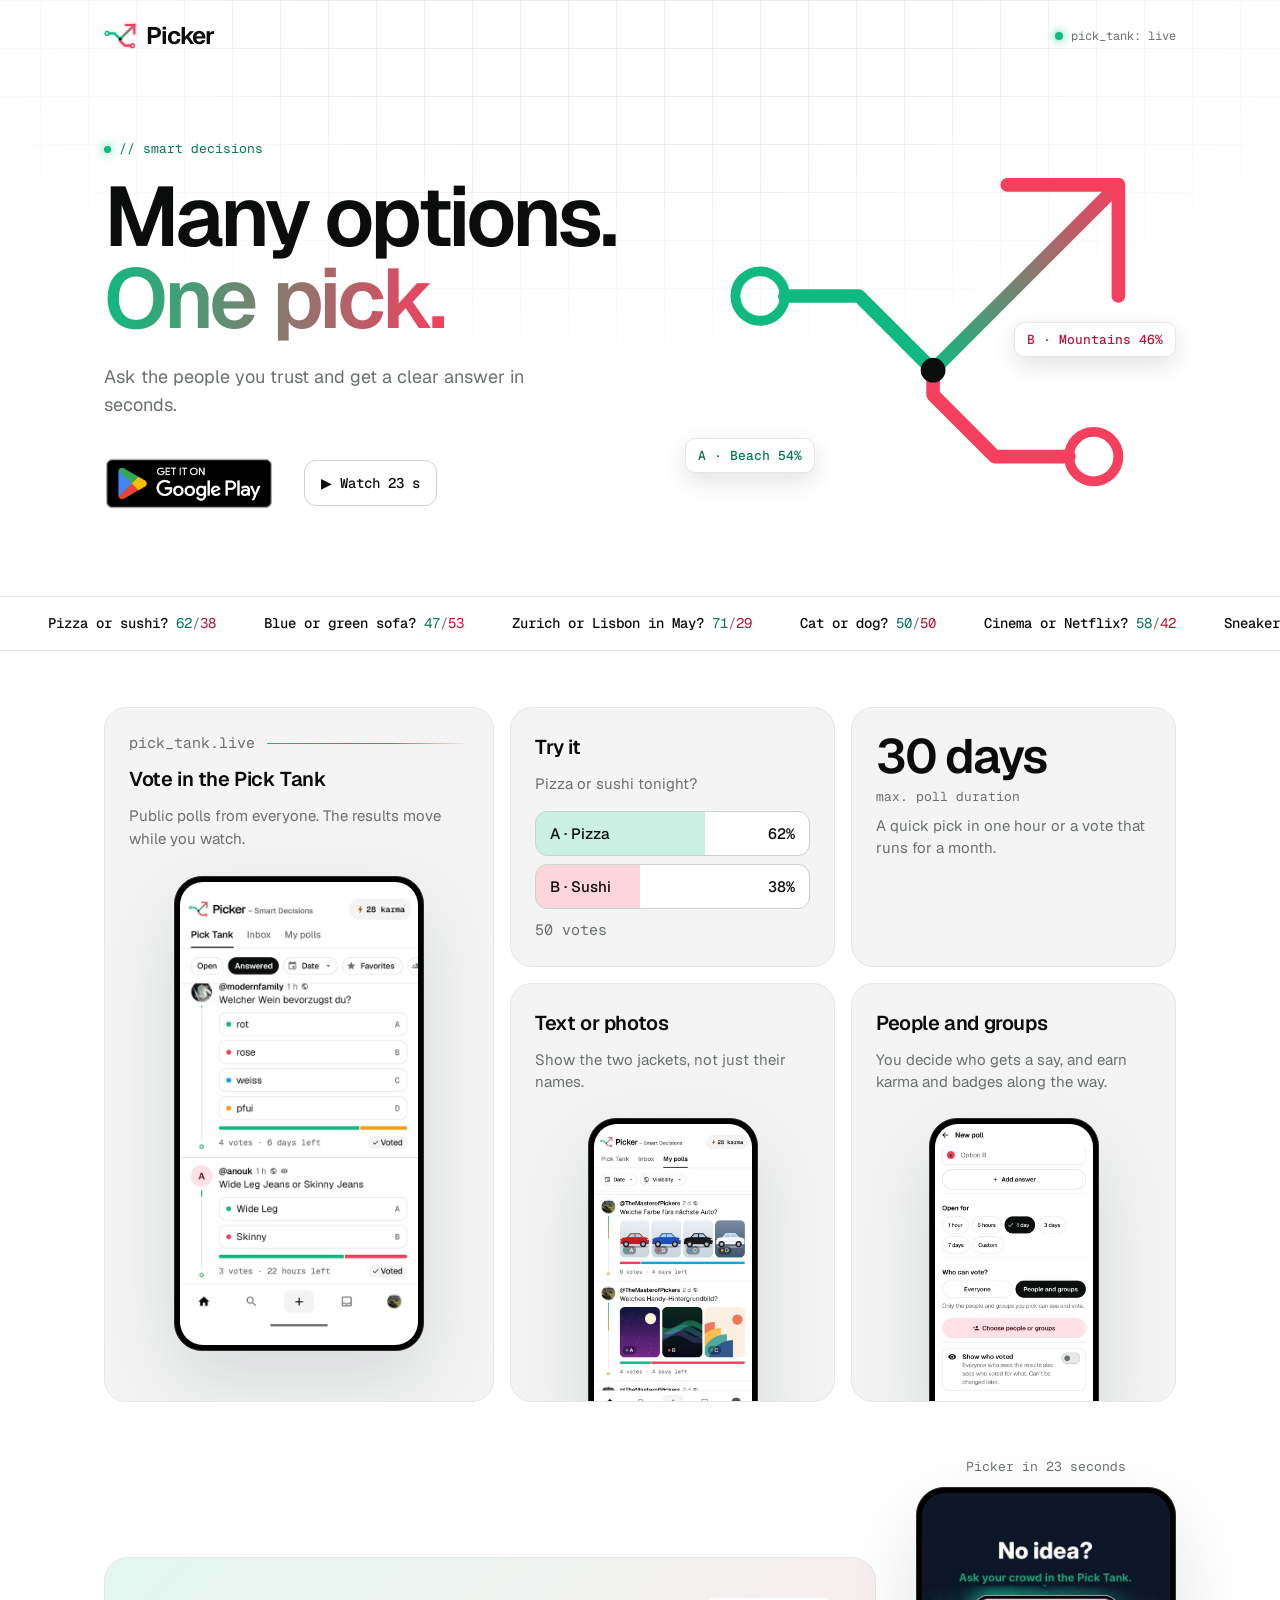
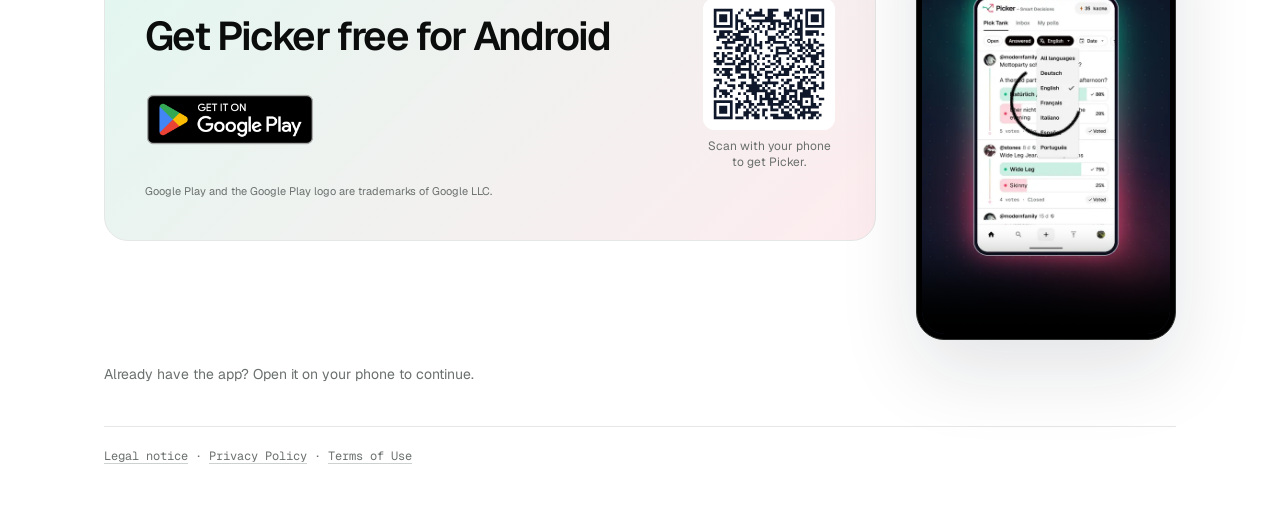
==== commit 2a732e6a: "Swap Picker promo video for the new app screens Co-Authored-By: Claude Opus 5.5 <noreply@anthropic.c" ====
--- a/index.html
+++ b/index.html
@@ -111,7 +111,7 @@
          scripts/marketing/tiktok_video.py). Plays on tap, nothing is fetched before that but the poster. -->
     <section class="clip" id="clip" aria-labelledby="clip-label">
       <p class="screens-label" id="clip-label"><span class="i18n"><span lang="en">Picker in 23 seconds</span><span lang="de">Picker in 23 Sekunden</span><span lang="fr">Picker en 23 secondes</span><span lang="it">Picker in 23 secondi</span><span lang="es">Picker en 23 segundos</span><span lang="pt">Picker em 23 segundos</span></span></p>
-      <figure class="phone clip-phone"><span class="phone-frame"><video src="assets/video/picker-tiktok-en.mp4" poster="assets/video/picker-tiktok-en-poster.webp" width="720" height="1280" controls muted loop playsinline preload="none" aria-label="Picker promo video"></video></span></figure>
+      <figure class="phone clip-phone"><span class="phone-frame"><video src="assets/video/picker-tiktok-en.mp4?v=2" poster="assets/video/picker-tiktok-en-poster.webp?v=2" width="720" height="1280" controls muted loop playsinline preload="none" aria-label="Picker promo video"></video></span></figure>
     </section>
   </div>
   <p class="note"><span class="i18n"><span lang="en">Already have the app? Open it on your phone to continue.</span><span lang="de">Hast du die App schon? Öffne sie auf deinem Handy, um weiterzumachen.</span><span lang="fr">Tu as déjà l'app? Ouvre-la sur ton téléphone pour continuer.</span><span lang="it">Hai già l'app? Aprila sul telefono per continuare.</span><span lang="es">¿Ya tienes la app? Ábrela en tu móvil para continuar.</span><span lang="pt">Já tem o app? Abra no seu celular para continuar.</span></span></p>
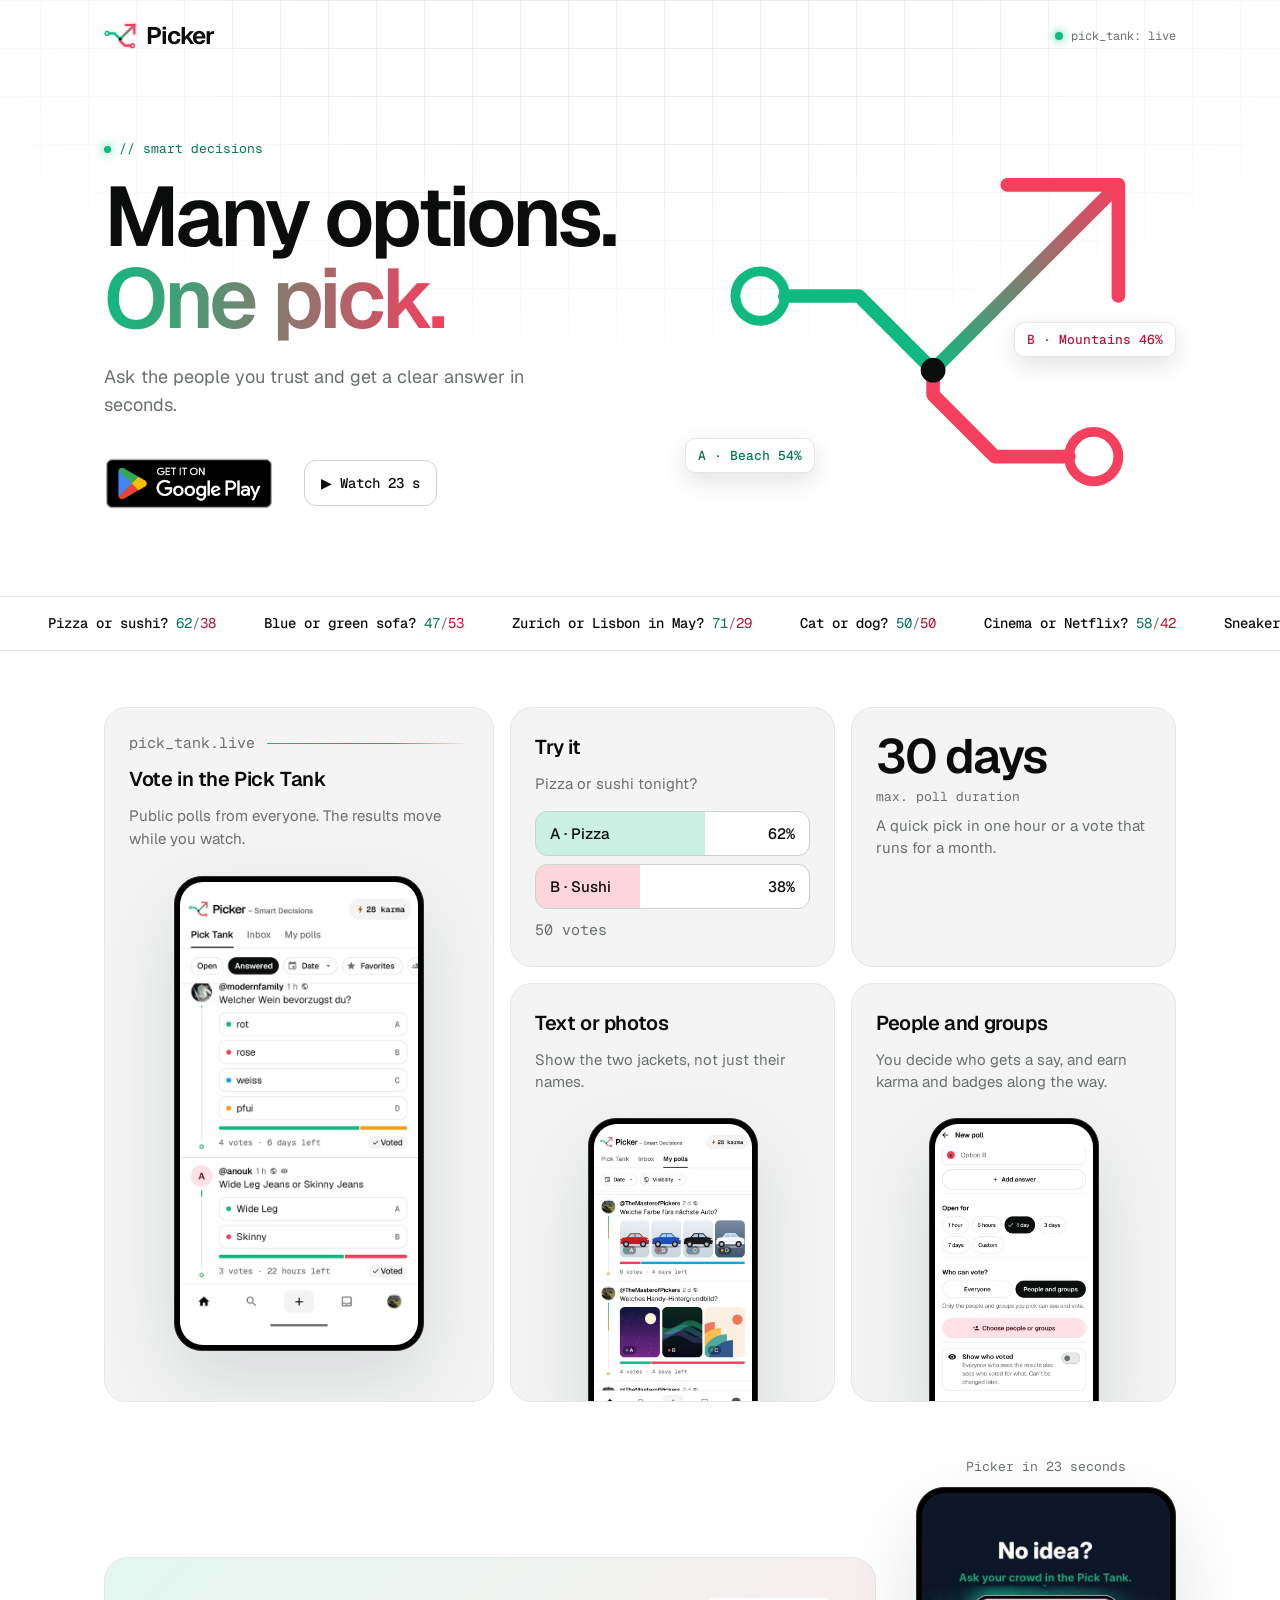
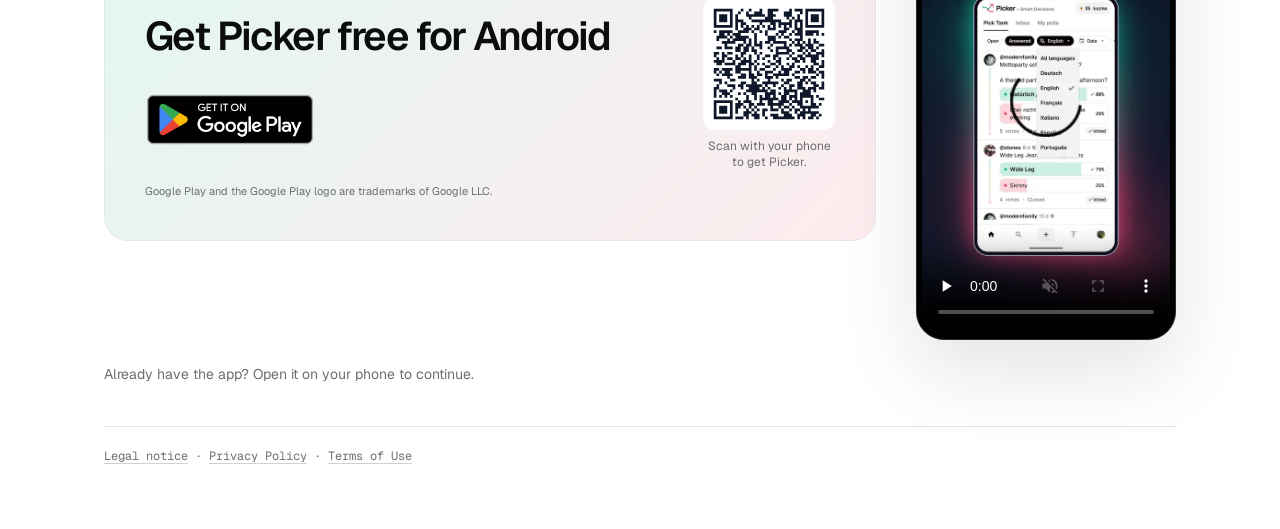
==== commit 38fbbb45: "Allow Google indexing Co-Authored-By: Claude Opus 5.5 <noreply@anthropic.com> Claude-Session: https:" ====
--- a/index.html
+++ b/index.html
@@ -4,7 +4,6 @@
   <meta charset="utf-8">
   <meta name="viewport" content="width=device-width, initial-scale=1">
   <meta name="referrer" content="no-referrer">
-  <meta name="robots" content="noindex, nofollow">
   <meta http-equiv="Content-Security-Policy" content="default-src 'none'; script-src 'self'; style-src 'self'; font-src 'self'; img-src 'self'; media-src 'self'; base-uri 'none'">
   <meta name="theme-color" content="#ffffff" media="(prefers-color-scheme: light)">
   <meta name="theme-color" content="#000000" media="(prefers-color-scheme: dark)">
